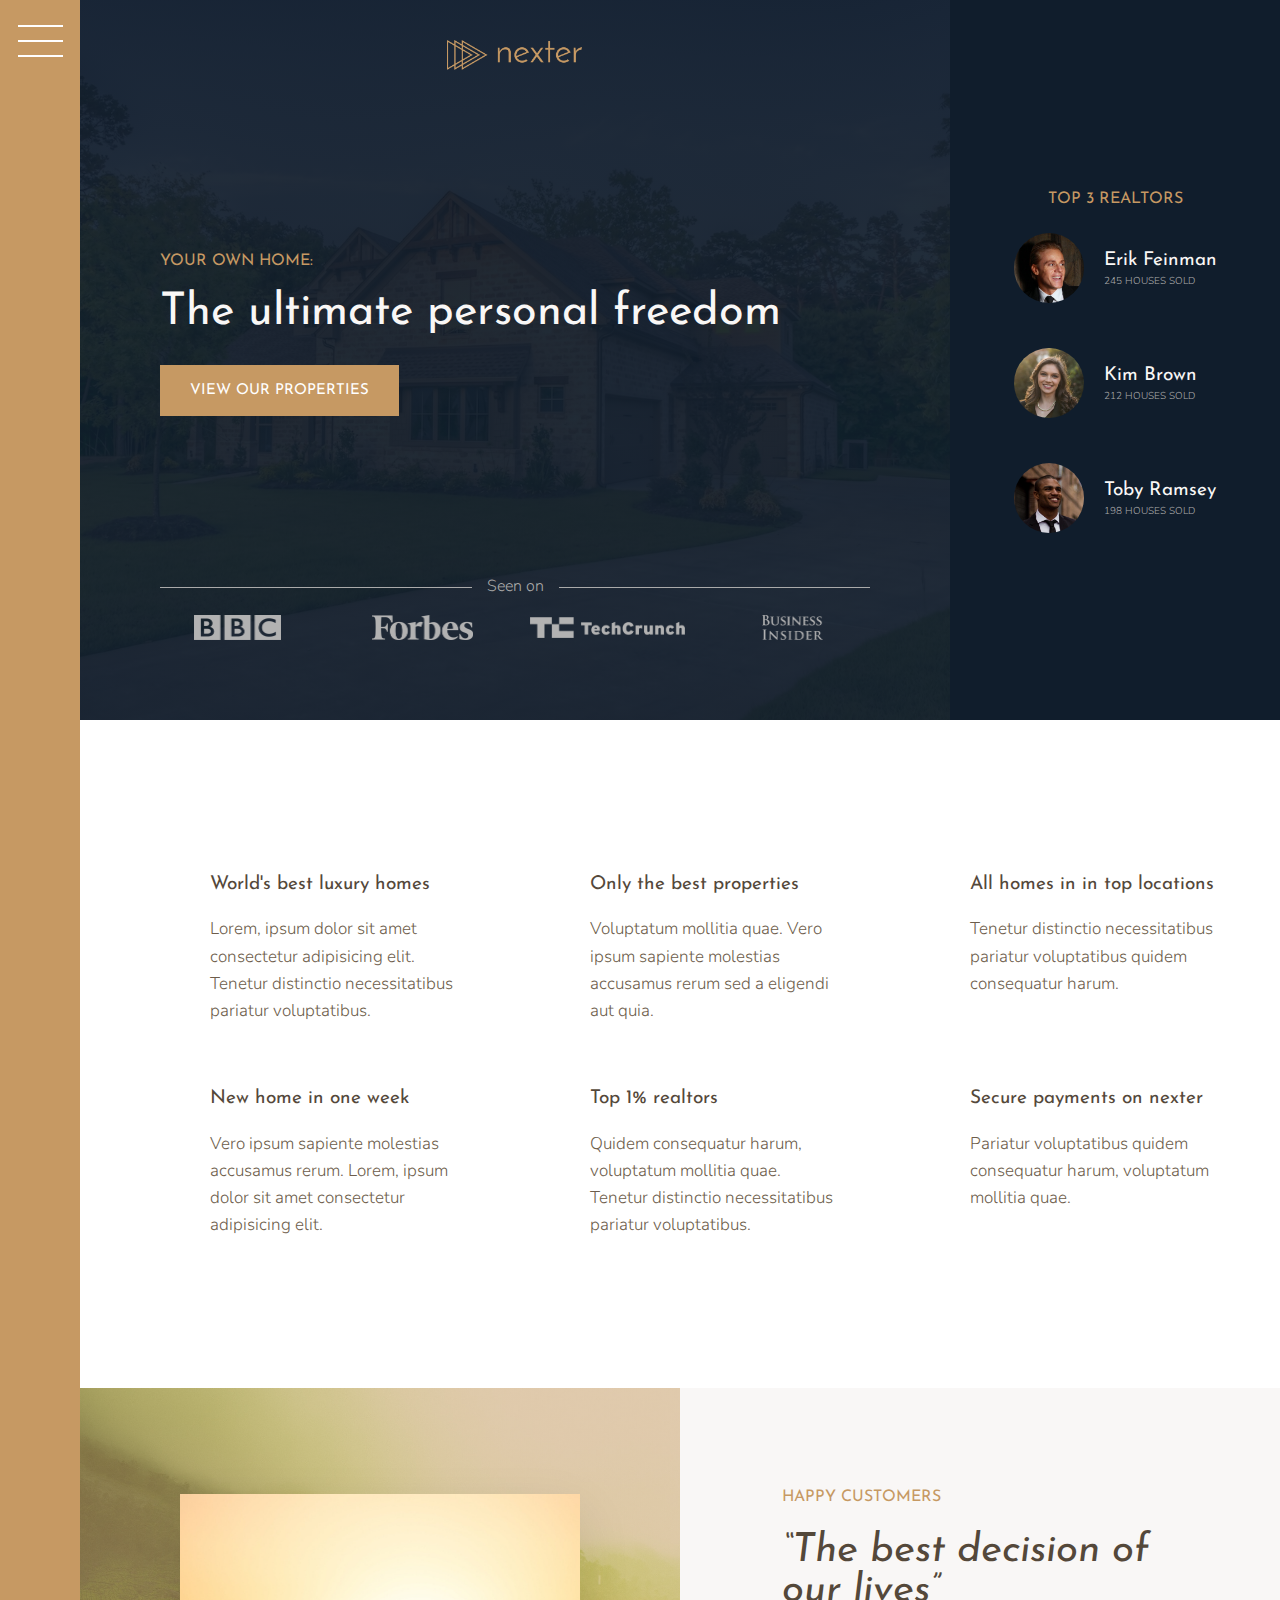
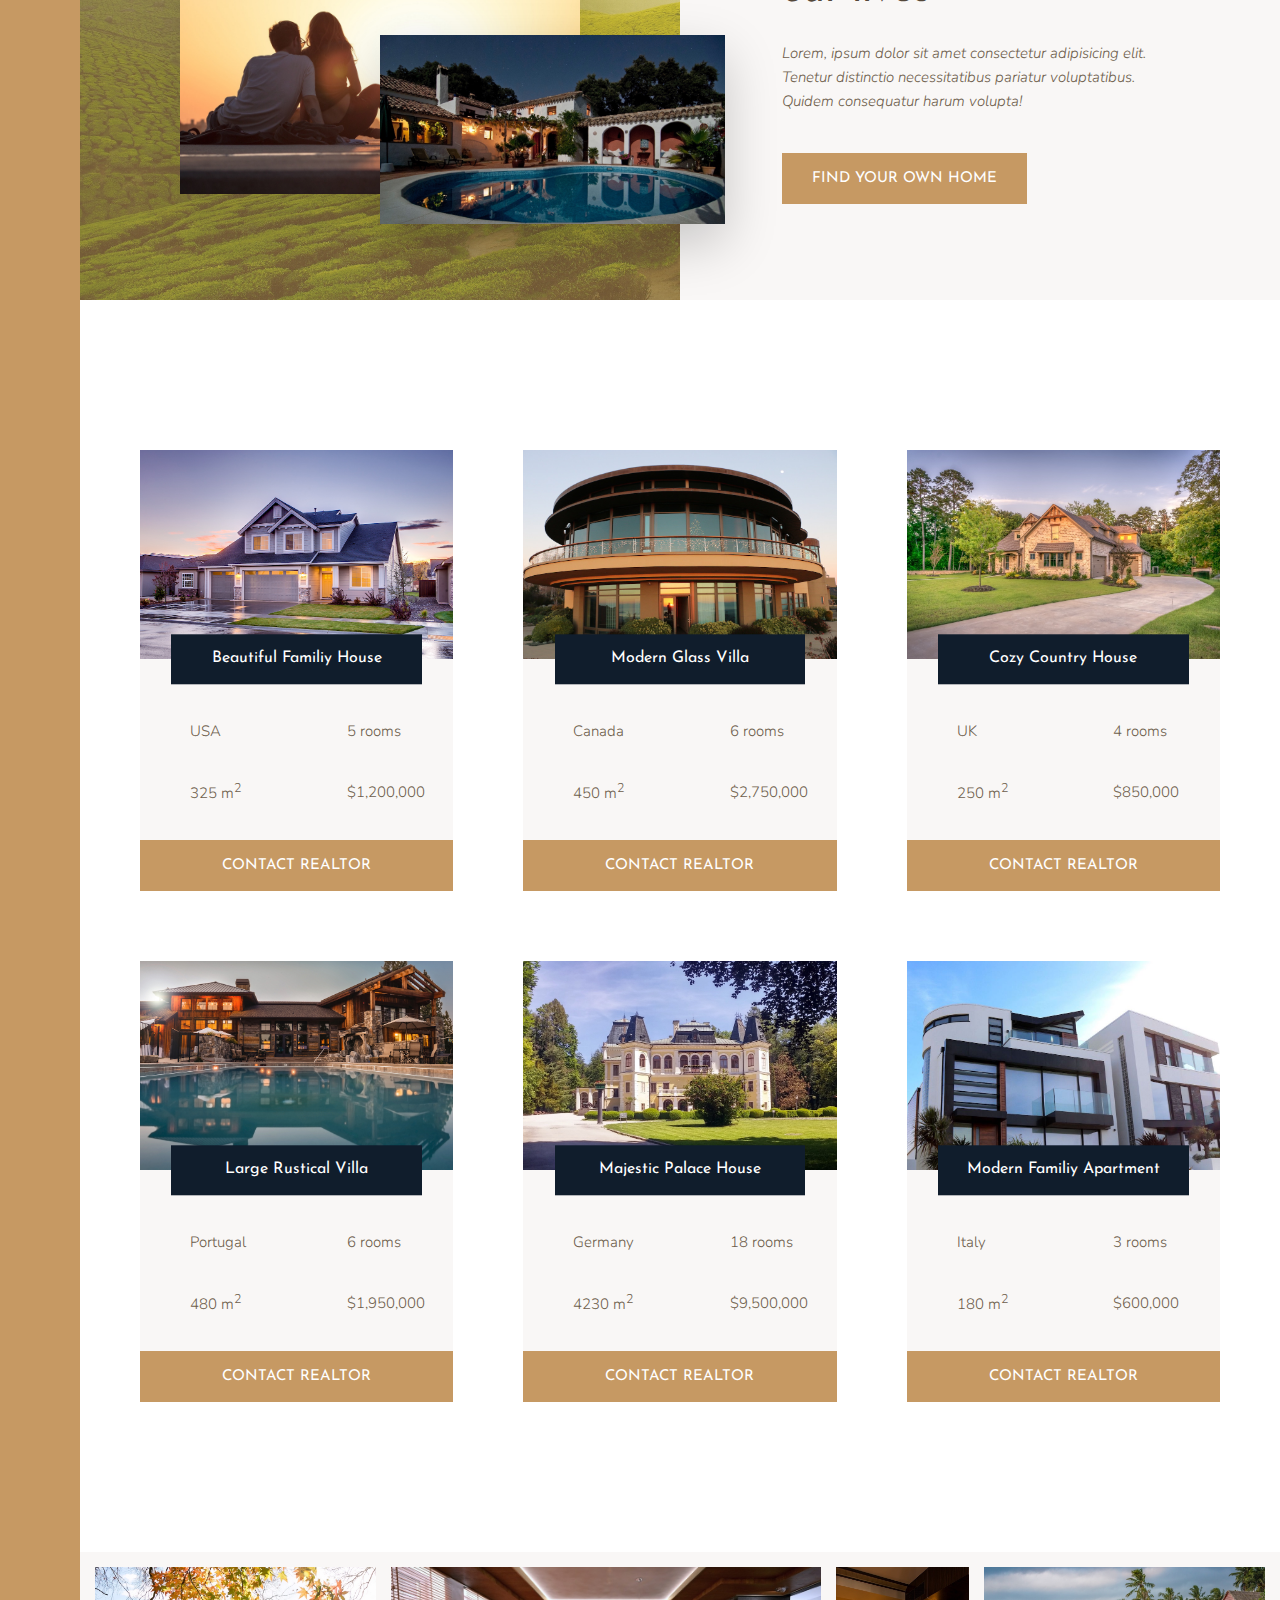
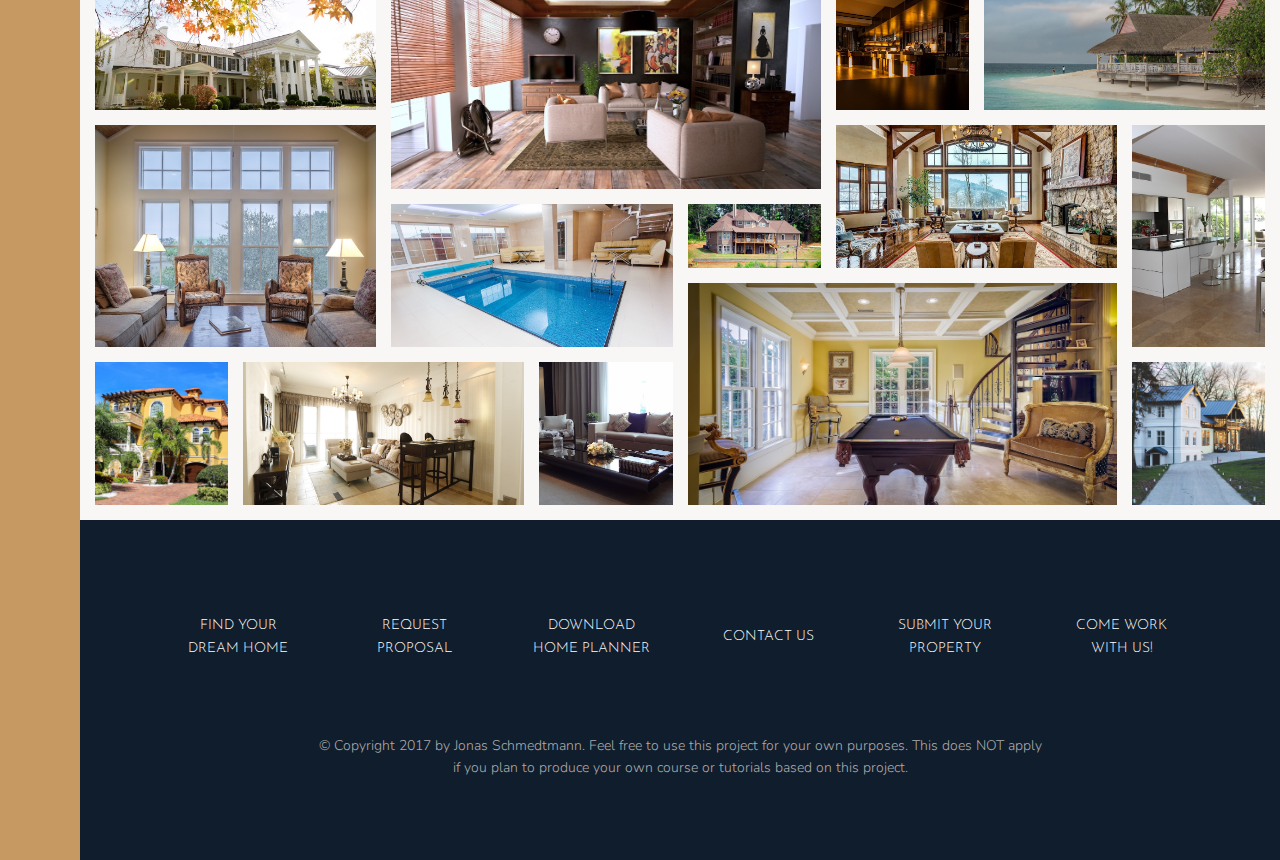
==== docs/index.html @ 92752d82 "The project is migrated to webpack" ====
<!DOCTYPE html><html lang="en"><head><meta charset="UTF-8"><meta name="viewport" content="width=device-width,initial-scale=1"><meta http-equiv="X-UA-Compatible" content="ie=edge"><link href="https://fonts.googleapis.com/css?family=Josefin+Sans:300,400,400i|Nunito:300,300i" rel="stylesheet"><link rel="stylesheet" href="css/style.css"><link rel="shortcut icon" type="image/png" href="images/favicon.png"><title>nexter &mdash; your home, your freedom</title><link rel="icon" type="image/png" sizes="32x32" href="assets/icons-60a963d82b5bd5b32df795062a348a3b/favicon-32x32.png"><link rel="icon" type="image/png" sizes="16x16" href="assets/icons-60a963d82b5bd5b32df795062a348a3b/favicon-16x16.png"><link rel="shortcut icon" href="assets/icons-60a963d82b5bd5b32df795062a348a3b/favicon.ico"><link href="1.style-7e47ca7898.css?7c9ec3d30c68f3ddd977" rel="stylesheet"></head><body class="container"><div class="sidebar"><button class="nav-btn"></button></div><header class="header"><img src="images/logo764685dbee21.png" alt="Nexter logo" class="header__logo"><h3 class="heading-3">Your own home:</h3><h1 class="heading-1">The ultimate personal freedom</h1><button class="btn header__btn">View our properties</button><div class="header__seenon-text">Seen on</div><div class="header__seenon-logos"><img src="images/logo-bbc9bedec4b6c08.png" alt="Seen on logo 1"> <img src="images/logo-forbese5c174a02df2.png" alt="Seen on logo 2"> <img src="images/logo-techcruncha473e3878ca0.png" alt="Seen on logo 3"> <img src="images/logo-biee16c7b8a84a.png" alt="Seen on logo 4"></div></header><div class="realtors"><h3 class="heading-3">Top 3 Realtors</h3><div class="realtors__list"><img src="images/realtor-1406400ead918.jpeg" alt="Realtor 1" class="realtors__img"><div class="realtors__details"><h4 class="heading-4 heading-4--light">Erik Feinman</h4><p class="realtors__sold">245 houses sold</p></div><img src="images/realtor-2c11e84dcdad4.jpeg" alt="Realtor 2" class="realtors__img"><div class="realtors__details"><h4 class="heading-4 heading-4--light">Kim Brown</h4><p class="realtors__sold">212 houses sold</p></div><img src="images/realtor-3af9ff289ef4a.jpeg" alt="Realtor 3" class="realtors__img"><div class="realtors__details"><h4 class="heading-4 heading-4--light">Toby Ramsey</h4><p class="realtors__sold">198 houses sold</p></div></div></div><section class="features"><div class="feature"><svg class="feature__icon"><use xlink:href="images/sprite.svg#icon-global"></use></svg><h4 class="heading-4 heading-4--dark">World's best luxury homes</h4><p class="feature__text">Lorem, ipsum dolor sit amet consectetur adipisicing elit. Tenetur distinctio necessitatibus pariatur voluptatibus.</p></div><div class="feature"><svg class="feature__icon"><use xlink:href="images/sprite.svg#icon-trophy"></use></svg><h4 class="heading-4 heading-4--dark">Only the best properties</h4><p class="feature__text">Voluptatum mollitia quae. Vero ipsum sapiente molestias accusamus rerum sed a eligendi aut quia.</p></div><div class="feature"><svg class="feature__icon"><use xlink:href="images/sprite.svg#icon-map-pin"></use></svg><h4 class="heading-4 heading-4--dark">All homes in in top locations</h4><p class="feature__text">Tenetur distinctio necessitatibus pariatur voluptatibus quidem consequatur harum.</p></div><div class="feature"><svg class="feature__icon"><use xlink:href="images/sprite.svg#icon-key"></use></svg><h4 class="heading-4 heading-4--dark">New home in one week</h4><p class="feature__text">Vero ipsum sapiente molestias accusamus rerum. Lorem, ipsum dolor sit amet consectetur adipisicing elit.</p></div><div class="feature"><svg class="feature__icon"><use xlink:href="images/sprite.svg#icon-presentation"></use></svg><h4 class="heading-4 heading-4--dark">Top 1% realtors</h4><p class="feature__text">Quidem consequatur harum, voluptatum mollitia quae. Tenetur distinctio necessitatibus pariatur voluptatibus.</p></div><div class="feature"><svg class="feature__icon"><use xlink:href="images/sprite.svg#icon-lock"></use></svg><h4 class="heading-4 heading-4--dark">Secure payments on nexter</h4><p class="feature__text">Pariatur voluptatibus quidem consequatur harum, voluptatum mollitia quae.</p></div></section><div class="story__pictures"><img src="images/story-124268b24588b.jpeg" alt="Couple with new house" class="story__img--1"> <img src="images/story-2915f2bd1ebf8.jpeg" alt="New house" class="story__img--2"></div><div class="story__content"><h3 class="heading-3 mb-sm">Happy Customers</h3><h2 class="heading-2 heading-2--dark mb-md">&ldquo;The best decision of our lives&rdquo;</h2><p class="story__text">Lorem, ipsum dolor sit amet consectetur adipisicing elit. Tenetur distinctio necessitatibus pariatur voluptatibus. Quidem consequatur harum volupta!</p><button class="btn">Find your own home</button></div><section class="homes"><div class="home"><img src="images/house-15120ad222b90.jpeg" alt="House 1" class="home__img"> <svg class="home__like"><use xlink:href="images/sprite.svg#icon-heart-full"></use></svg><h5 class="home__name">Beautiful Familiy House</h5><div class="home__location"><svg><use xlink:href="images/sprite.svg#icon-map-pin"></use></svg><p>USA</p></div><div class="home__rooms"><svg><use xlink:href="images/sprite.svg#icon-profile-male"></use></svg><p>5 rooms</p></div><div class="home__area"><svg><use xlink:href="images/sprite.svg#icon-expand"></use></svg><p>325 m<sup>2</sup></p></div><div class="home__price"><svg><use xlink:href="images/sprite.svg#icon-key"></use></svg><p>$1,200,000</p></div><button class="btn home__btn">Contact realtor</button></div><div class="home"><img src="images/house-2ed12ff11bf26.jpeg" alt="House 2" class="home__img"> <svg class="home__like"><use xlink:href="images/sprite.svg#icon-heart-full"></use></svg><h5 class="home__name">Modern Glass Villa</h5><div class="home__location"><svg><use xlink:href="images/sprite.svg#icon-map-pin"></use></svg><p>Canada</p></div><div class="home__rooms"><svg><use xlink:href="images/sprite.svg#icon-profile-male"></use></svg><p>6 rooms</p></div><div class="home__area"><svg><use xlink:href="images/sprite.svg#icon-expand"></use></svg><p>450 m<sup>2</sup></p></div><div class="home__price"><svg><use xlink:href="images/sprite.svg#icon-key"></use></svg><p>$2,750,000</p></div><button class="btn home__btn">Contact realtor</button></div><div class="home"><img src="images/house-3521c065d9e8b.jpeg" alt="House 3" class="home__img"> <svg class="home__like"><use xlink:href="images/sprite.svg#icon-heart-full"></use></svg><h5 class="home__name">Cozy Country House</h5><div class="home__location"><svg><use xlink:href="images/sprite.svg#icon-map-pin"></use></svg><p>UK</p></div><div class="home__rooms"><svg><use xlink:href="images/sprite.svg#icon-profile-male"></use></svg><p>4 rooms</p></div><div class="home__area"><svg><use xlink:href="images/sprite.svg#icon-expand"></use></svg><p>250 m<sup>2</sup></p></div><div class="home__price"><svg><use xlink:href="images/sprite.svg#icon-key"></use></svg><p>$850,000</p></div><button class="btn home__btn">Contact realtor</button></div><div class="home"><img src="images/house-483ee1d1e0e83.jpeg" alt="House 4" class="home__img"> <svg class="home__like"><use xlink:href="images/sprite.svg#icon-heart-full"></use></svg><h5 class="home__name">Large Rustical Villa</h5><div class="home__location"><svg><use xlink:href="images/sprite.svg#icon-map-pin"></use></svg><p>Portugal</p></div><div class="home__rooms"><svg><use xlink:href="images/sprite.svg#icon-profile-male"></use></svg><p>6 rooms</p></div><div class="home__area"><svg><use xlink:href="images/sprite.svg#icon-expand"></use></svg><p>480 m<sup>2</sup></p></div><div class="home__price"><svg><use xlink:href="images/sprite.svg#icon-key"></use></svg><p>$1,950,000</p></div><button class="btn home__btn">Contact realtor</button></div><div class="home"><img src="images/house-5721effb4a9ef.jpeg" alt="House 5" class="home__img"> <svg class="home__like"><use xlink:href="images/sprite.svg#icon-heart-full"></use></svg><h5 class="home__name">Majestic Palace House</h5><div class="home__location"><svg><use xlink:href="images/sprite.svg#icon-map-pin"></use></svg><p>Germany</p></div><div class="home__rooms"><svg><use xlink:href="images/sprite.svg#icon-profile-male"></use></svg><p>18 rooms</p></div><div class="home__area"><svg><use xlink:href="images/sprite.svg#icon-expand"></use></svg><p>4230 m<sup>2</sup></p></div><div class="home__price"><svg><use xlink:href="images/sprite.svg#icon-key"></use></svg><p>$9,500,000</p></div><button class="btn home__btn">Contact realtor</button></div><div class="home"><img src="images/house-6ee021f8ac6eb.jpeg" alt="House 6" class="home__img"> <svg class="home__like"><use xlink:href="images/sprite.svg#icon-heart-full"></use></svg><h5 class="home__name">Modern Familiy Apartment</h5><div class="home__location"><svg><use xlink:href="images/sprite.svg#icon-map-pin"></use></svg><p>Italy</p></div><div class="home__rooms"><svg><use xlink:href="images/sprite.svg#icon-profile-male"></use></svg><p>3 rooms</p></div><div class="home__area"><svg><use xlink:href="images/sprite.svg#icon-expand"></use></svg><p>180 m<sup>2</sup></p></div><div class="home__price"><svg><use xlink:href="images/sprite.svg#icon-key"></use></svg><p>$600,000</p></div><button class="btn home__btn">Contact realtor</button></div></section><section class="gallery"><figure class="gallery__item gallery__item--1"><img src="images/gal-1581fc6ad45a1.jpeg" alt="Gallery image 1" class="gallery__img"></figure><figure class="gallery__item gallery__item--2"><img src="images/gal-2ee7b3ca7ee80.jpeg" alt="Gallery image 2" class="gallery__img"></figure><figure class="gallery__item gallery__item--3"><img src="images/gal-3628f87aeedf5.jpeg" alt="Gallery image 3" class="gallery__img"></figure><figure class="gallery__item gallery__item--4"><img src="images/gal-4c6fff3a13ac9.jpeg" alt="Gallery image 4" class="gallery__img"></figure><figure class="gallery__item gallery__item--5"><img src="images/gal-54114ded407c6.jpeg" alt="Gallery image 5" class="gallery__img"></figure><figure class="gallery__item gallery__item--6"><img src="images/gal-6aa2376b5a04a.jpeg" alt="Gallery image 6" class="gallery__img"></figure><figure class="gallery__item gallery__item--7"><img src="images/gal-76085a127abe2.jpeg" alt="Gallery image 7" class="gallery__img"></figure><figure class="gallery__item gallery__item--8"><img src="images/gal-8f30fbda69d5e.jpeg" alt="Gallery image 8" class="gallery__img"></figure><figure class="gallery__item gallery__item--9"><img src="images/gal-992758fee44f6.jpeg" alt="Gallery image 9" class="gallery__img"></figure><figure class="gallery__item gallery__item--10"><img src="images/gal-109865e700f1cd.jpeg" alt="Gallery image 10" class="gallery__img"></figure><figure class="gallery__item gallery__item--11"><img src="images/gal-115536a90f3836.jpeg" alt="Gallery image 11" class="gallery__img"></figure><figure class="gallery__item gallery__item--12"><img src="images/gal-120709a3b0434b.jpeg" alt="Gallery image 12" class="gallery__img"></figure><figure class="gallery__item gallery__item--13"><img src="images/gal-13b4740c9c0d2c.jpeg" alt="Gallery image 13" class="gallery__img"></figure><figure class="gallery__item gallery__item--14"><img src="images/gal-14486c8880b61f.jpeg" alt="Gallery image 14" class="gallery__img"></figure></section><footer class="footer"><ul class="nav"><li class="nav__item"><a href="#" class="nav__link">Find your dream home</a></li><li class="nav__item"><a href="#" class="nav__link">Request proposal</a></li><li class="nav__item"><a href="#" class="nav__link">Download home planner</a></li><li class="nav__item"><a href="#" class="nav__link">Contact us</a></li><li class="nav__item"><a href="#" class="nav__link">Submit your property</a></li><li class="nav__item"><a href="#" class="nav__link">Come work with us!</a></li></ul><p class="copyright">&copy; Copyright 2017 by Jonas Schmedtmann. Feel free to use this project for your own purposes. This does NOT apply if you plan to produce your own course or tutorials based on this project.</p></footer><script type="text/javascript" src="vendor.bundle.7c9ec3d30c68.js?7c9ec3d30c68f3ddd977"></script><script type="text/javascript" src="app.bundle.7c9ec3d30c68.js?7c9ec3d30c68f3ddd977"></script></body></html>
---- docs/1.style-7e47ca7898.css ----
*,
*::before,
*::after {
  margin: 0;
  padding: 0;
  box-sizing: inherit; }

html {
  box-sizing: border-box;
  font-size: 62.5%; }
  @media only screen and (max-width: 75em) {
    html {
      font-size: 50%; } }

body {
  font-family: "Nunito", sans-serif;
  color: #6D5D4B;
  font-weight: 300;
  line-height: 1.6; }

.container {
  display: grid;
  grid-template-rows: 80vh min-content 40vw repeat(3, min-content);
  grid-template-columns: [sidebar-start] 8rem [sidebar-end full-start] minmax(6rem, 1fr) [center-start] repeat(8, [col-start] minmax(min-content, 14rem) [col-end]) [center-end] minmax(6rem, 1fr) [full-end]; }
  @media only screen and (max-width: 62.5em) {
    .container {
      grid-template-rows: 6rem 80vh min-content 40vw repeat(3, min-content);
      grid-template-columns: [full-start] minmax(6rem, 1fr) [center-start] repeat(8, [col-start] minmax(min-content, 14rem) [col-end]) [center-end] minmax(6rem, 1fr) [full-end]; } }
  @media only screen and (max-width: 50em) {
    .container {
      grid-template-rows: 6rem calc(100vh - 6rem); } }

.heading-1, .heading-2, .heading-3, .heading-4 {
  font-family: "Josefin Sans", sans-serif;
  font-weight: 400; }

.heading-1 {
  font-size: 4.5rem;
  color: #f9f7f6;
  line-height: 1; }

.heading-2 {
  font-size: 4rem;
  font-style: italic;
  line-height: 1; }
  .heading-2--light {
    color: #f9f7f6; }
  .heading-2--dark {
    color: #54483A; }

.heading-3 {
  font-size: 1.6rem;
  color: #c69963;
  text-transform: uppercase; }

.heading-4 {
  font-size: 1.9rem; }
  .heading-4--light {
    color: #f9f7f6; }
  .heading-4--dark {
    color: #54483A; }

.btn {
  background-color: #c69963;
  color: #fff;
  border: none;
  border-radius: 0;
  font-family: "Josefin Sans", sans-serif;
  font-size: 1.5rem;
  text-transform: uppercase;
  padding: 1.8rem 3rem;
  cursor: pointer;
  transition: all .2s; }
  .btn:hover {
    background-color: #B28451; }

.mb-sm {
  margin-bottom: 2rem; }

.mb-md {
  margin-bottom: 3rem; }

.mb-lg {
  margin-bottom: 4rem; }

.mb-hg {
  margin-bottom: 8rem; }

.sidebar {
  background-color: #c69963;
  grid-column: sidebar-start / sidebar-end;
  grid-row: 1 / -1;
  display: flex;
  justify-content: center; }
  @media only screen and (max-width: 62.5em) {
    .sidebar {
      grid-column: 1 / -1;
      grid-row: 1 / 2;
      justify-content: flex-end;
      align-items: center; } }

.nav-btn {
  border: none;
  border-radius: 0;
  background-color: #fff;
  height: 2px;
  width: 4.5rem;
  margin-top: 4rem; }
  .nav-btn::before, .nav-btn::after {
    background-color: #fff;
    height: 2px;
    width: 4.5rem;
    content: "";
    display: block; }
  .nav-btn::before {
    transform: translateY(-1.5rem); }
  .nav-btn::after {
    transform: translateY(1.3rem); }
  @media only screen and (max-width: 62.5em) {
    .nav-btn {
      margin-top: 0;
      margin-right: 3rem; }
      .nav-btn::before {
        transform: translateY(-1.2rem); }
      .nav-btn::after {
        transform: translateY(1rem); } }

.header {
  background-color: #54483A;
  grid-column: full-start / col-end 6;
  background-image: linear-gradient(rgba(16, 29, 44, 0.93), rgba(16, 29, 44, 0.93)), url(images/herod11b666fa6c6.jpeg);
  background-size: cover;
  background-position: center;
  padding: 8rem;
  padding-top: 4rem;
  display: grid;
  grid-template-rows: 1fr min-content minmax(6rem, min-content) 1fr;
  grid-template-columns: minmax(min-content, max-content);
  grid-row-gap: 1.5rem;
  justify-content: center; }
  @media only screen and (max-width: 50em) {
    .header {
      grid-column: 1 / -1; } }
  @media only screen and (max-width: 37.5em) {
    .header {
      padding: 5rem; } }
  .header__logo {
    height: 3rem;
    justify-self: center; }
  .header__btn {
    align-self: start;
    justify-self: start; }
  .header__seenon-text {
    display: grid;
    grid-template-columns: 1fr max-content 1fr;
    grid-column-gap: 1.5rem;
    align-items: center;
    font-size: 1.6rem;
    color: #aaa; }
    .header__seenon-text::before, .header__seenon-text::after {
      content: "";
      height: 1px;
      display: block;
      background-color: currentColor; }
  .header__seenon-logos {
    display: grid;
    grid-template-columns: repeat(4, 1fr);
    grid-column-gap: 3rem;
    justify-items: center;
    align-items: center; }
    .header__seenon-logos img {
      max-height: 2.5rem;
      max-width: 100%;
      filter: brightness(70%); }

.realtors {
  background-color: #101d2c;
  grid-column: col-start 7 / full-end;
  padding: 3rem;
  display: grid;
  align-content: center;
  justify-content: center;
  justify-items: center;
  grid-row-gap: 2rem; }
  @media only screen and (max-width: 50em) {
    .realtors {
      grid-column: 1 / -1; } }
  .realtors__list {
    display: grid;
    grid-template-columns: min-content max-content;
    grid-column-gap: 2rem;
    grid-row-gap: 5vh;
    align-items: center; }
    @media only screen and (max-width: 50em) {
      .realtors__list {
        grid-template-columns: repeat(3, min-content max-content); } }
    @media only screen and (max-width: 37.5em) {
      .realtors__list {
        grid-template-columns: min-content max-content; } }
  .realtors__img {
    width: 7rem;
    border-radius: 50%;
    display: block; }
  .realtors__sold {
    text-transform: uppercase;
    color: #aaa;
    margin-top: -3px; }

.features {
  grid-column: center-start / center-end;
  margin: 15rem 0; }
  @supports (display: grid) {
    .features {
      display: grid;
      grid-template-columns: repeat(auto-fit, minmax(25rem, 1fr));
      grid-gap: 6rem;
      align-items: start; } }

.feature {
  float: left;
  width: 33.3333%;
  margin-bottom: 6rem;
  display: grid;
  grid-template-columns: min-content 1fr;
  grid-row-gap: 1.5rem;
  grid-column-gap: 2.5rem; }
  @supports (display: grid) {
    .feature {
      width: auto;
      margin-bottom: 0; } }
  .feature__icon {
    fill: #c69963;
    width: 4.5rem;
    height: 4.5rem;
    grid-row: 1 / span 2;
    transform: translateY(-1rem); }
  .feature__text {
    font-size: 1.7rem; }

.story__pictures {
  background-color: #c69963;
  grid-column: full-start / col-end 4;
  background-image: linear-gradient(rgba(198, 153, 99, 0.5), rgba(198, 153, 99, 0.5)), url(images/backf250e12628a7.jpg);
  background-size: cover;
  display: grid;
  grid-template-rows: repeat(6, 1fr);
  grid-template-columns: repeat(6, 1fr);
  align-items: center; }
  @media only screen and (max-width: 50em) {
    .story__pictures {
      grid-column: 1 / -1;
      padding: 6rem; } }

.story__img--1 {
  width: 100%;
  grid-row: 2 / 6;
  grid-column: 2 / 6;
  box-shadow: 0 2rem 5rem rgba(0, 0, 0, 0.1); }
  @media only screen and (max-width: 50em) {
    .story__img--1 {
      grid-column: 1 / 5;
      grid-row: 1 / -1; } }

.story__img--2 {
  width: 115%;
  grid-row: 4 / 6;
  grid-column: 4 / 7;
  z-index: 20;
  box-shadow: 0 2rem 5rem rgba(0, 0, 0, 0.2); }
  @media only screen and (max-width: 50em) {
    .story__img--2 {
      grid-row: 1 / -1;
      width: 100%; } }

.story__content {
  background-color: #f9f7f6;
  grid-column: col-start 5 / full-end;
  padding: 6rem 8vw;
  /*
        display: flex;
        flex-direction: column;
        justify-content: center;
        align-items: flex-start;
        */
  display: grid;
  align-content: center;
  justify-items: start; }
  @media only screen and (max-width: 50em) {
    .story__content {
      grid-column: 1 / -1;
      grid-row: 5 / 6; } }

.story__text {
  font-size: 1.5rem;
  font-style: italic;
  margin-bottom: 4rem; }

.homes {
  grid-column: center-start / center-end;
  margin: 15rem 0;
  display: grid;
  grid-template-columns: repeat(auto-fit, minmax(25rem, 1fr));
  grid-gap: 7rem; }

.home {
  background-color: #f9f7f6;
  display: grid;
  grid-template-columns: repeat(2, 1fr);
  grid-row-gap: 3.5rem; }
  .home__img {
    width: 100%;
    grid-row: 1 / 2;
    grid-column: 1 / -1;
    z-index: 1; }
  .home__like {
    grid-row: 1 / 2;
    grid-column: 2 / 3;
    fill: #c69963;
    height: 2.5rem;
    width: 2.5rem;
    z-index: 2;
    justify-self: end;
    margin: 1rem; }
  .home__name {
    grid-row: 1 / 2;
    grid-column: 1 / -1;
    justify-self: center;
    align-self: end;
    z-index: 3;
    width: 80%;
    font-family: "Josefin Sans", sans-serif;
    font-size: 1.6rem;
    text-align: center;
    padding: 1.25rem;
    background-color: #101d2c;
    color: #fff;
    font-weight: 400;
    transform: translateY(50%); }
  .home__location, .home__rooms {
    margin-top: 2.5rem; }
  .home__location, .home__rooms, .home__area, .home__price {
    font-size: 1.5rem;
    margin-left: 2rem;
    display: flex;
    align-items: center; }
    .home__location svg, .home__rooms svg, .home__area svg, .home__price svg {
      fill: #c69963;
      height: 2rem;
      width: 2rem;
      margin-right: 1rem; }
  .home__btn {
    grid-column: 1 / -1; }

.gallery {
  background-color: #f9f7f6;
  grid-column: full-start / full-end;
  display: grid;
  /*grid-template-columns: repeat(8, 1fr);
    grid-template-rows: repeat(7, 5vw);*/
  grid-template: repeat(7, 5vw)/repeat(8, 1fr);
  grid-gap: 1.5rem;
  padding: 1.5rem; }
  .gallery__item--1 {
    grid-row: 1 / span 2;
    grid-column: 1 / span 2; }
  .gallery__item--2 {
    grid-row: 1 / span 3;
    grid-column: 3 / span 3; }
  .gallery__item--3 {
    grid-row: 1 / span 2;
    grid-column: 6 / 7; }
  .gallery__item--4 {
    grid-row: 1 / span 2;
    grid-column: 7 / -1; }
  .gallery__item--5 {
    grid-row: 3 / span 3;
    grid-column: 1 / span 2; }
  .gallery__item--6 {
    grid-row: 4 / span 2;
    grid-column: 3 / span 2; }
  .gallery__item--7 {
    grid-row: 4 / 5;
    grid-column: 5 / 6; }
  .gallery__item--8 {
    grid-row: 3 / span 2;
    grid-column: 6 / span 2; }
  .gallery__item--9 {
    grid-row: 3 / span 3;
    grid-column: 8 / -1; }
  .gallery__item--10 {
    grid-row: 6 / span 2;
    grid-column: 1 / 2; }
  .gallery__item--11 {
    grid-row: 6 / span 2;
    grid-column: 2 / span 2; }
  .gallery__item--12 {
    grid-row: 6 / span 2;
    grid-column: 4 / 5; }
  .gallery__item--13 {
    grid-row: 5 / span 3;
    grid-column: 5 / span 3; }
  .gallery__item--14 {
    grid-row: 6 / span 2;
    grid-column: 8 / -1; }
  .gallery__img {
    width: 100%;
    height: 100%;
    object-fit: cover;
    display: block; }

.footer {
  background-color: #101d2c;
  grid-column: full-start / full-end;
  padding: 8rem; }

.nav {
  list-style: none;
  display: grid;
  grid-template-columns: repeat(auto-fit, minmax(15rem, 1fr));
  grid-gap: 2rem;
  align-items: center; }
  .nav__link:link, .nav__link:visited {
    font-size: 1.4rem;
    color: #fff;
    text-decoration: none;
    font-family: "Josefin Sans", sans-serif;
    text-transform: uppercase;
    text-align: center;
    padding: 1.5rem;
    display: block;
    transition: all .2s; }
  .nav__link:hover, .nav__link:active {
    background-color: rgba(255, 255, 255, 0.05);
    transform: translateY(-3px); }

.copyright {
  font-size: 1.4rem;
  color: #aaa;
  margin-top: 6rem;
  margin-right: auto;
  margin-left: auto;
  text-align: center;
  width: 70%; }


/*# sourceMappingURL=1.style-7e47ca7898.css.map*/
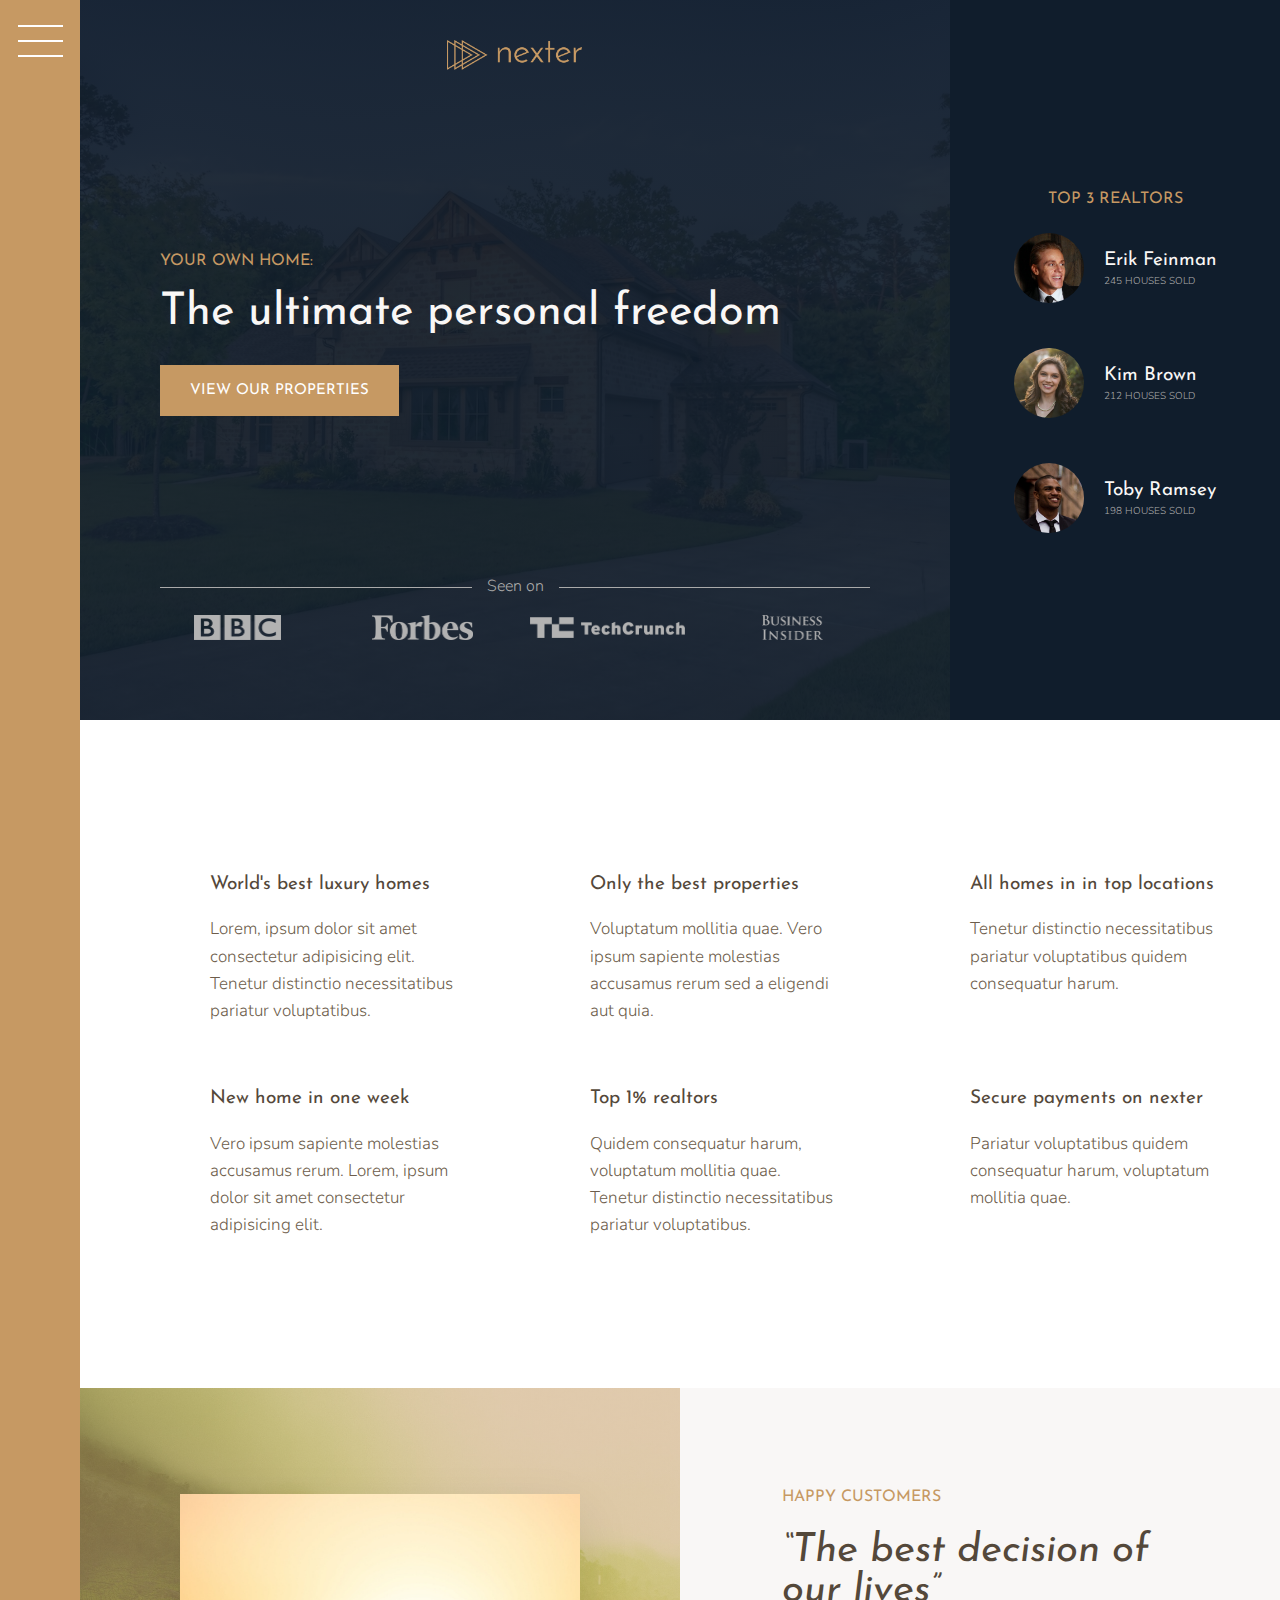
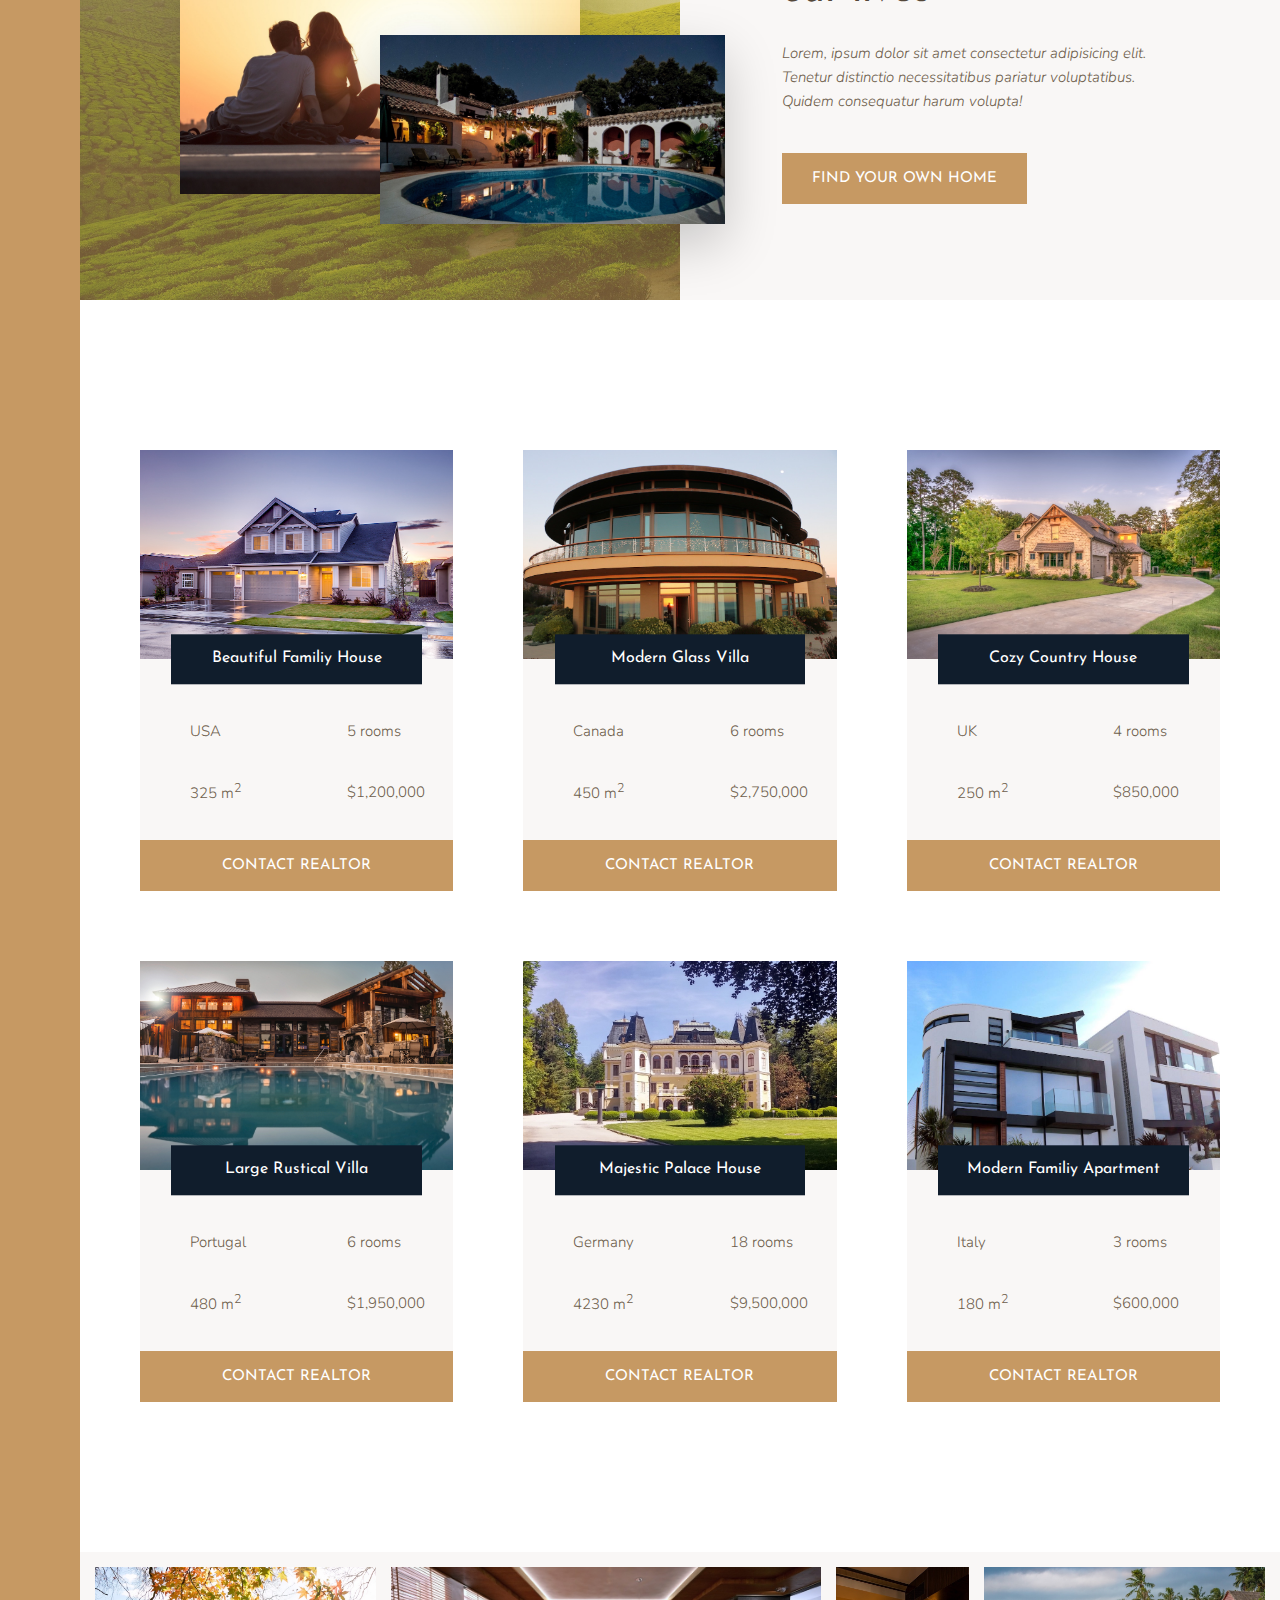
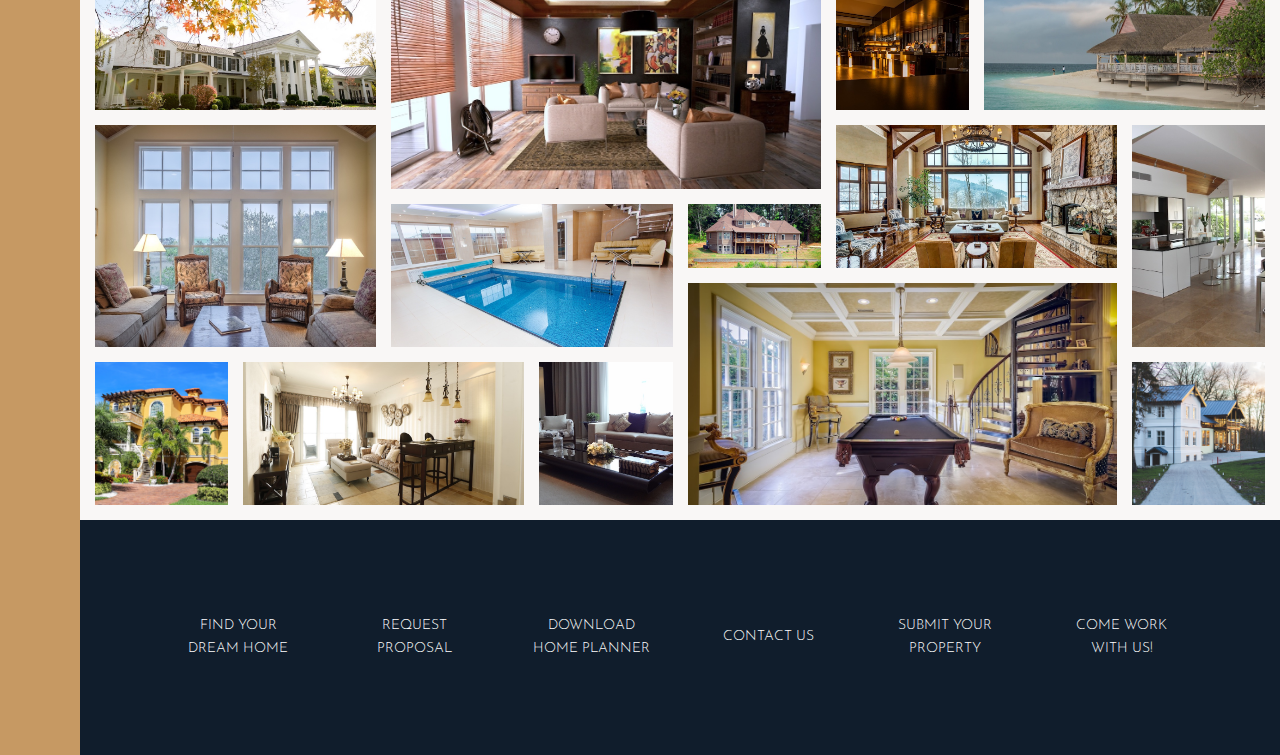
==== commit 0522e4f2: "New build" ====
--- a/docs/index.html
+++ b/docs/index.html
@@ -1 +1 @@
-<!DOCTYPE html><html lang="en"><head><meta charset="UTF-8"><meta name="viewport" content="width=device-width,initial-scale=1"><meta http-equiv="X-UA-Compatible" content="ie=edge"><link href="https://fonts.googleapis.com/css?family=Josefin+Sans:300,400,400i|Nunito:300,300i" rel="stylesheet"><link rel="stylesheet" href="css/style.css"><link rel="shortcut icon" type="image/png" href="images/favicon.png"><title>nexter &mdash; your home, your freedom</title><link rel="icon" type="image/png" sizes="32x32" href="assets/icons-60a963d82b5bd5b32df795062a348a3b/favicon-32x32.png"><link rel="icon" type="image/png" sizes="16x16" href="assets/icons-60a963d82b5bd5b32df795062a348a3b/favicon-16x16.png"><link rel="shortcut icon" href="assets/icons-60a963d82b5bd5b32df795062a348a3b/favicon.ico"><link href="1.style-7e47ca7898.css?7c9ec3d30c68f3ddd977" rel="stylesheet"></head><body class="container"><div class="sidebar"><button class="nav-btn"></button></div><header class="header"><img src="images/logo764685dbee21.png" alt="Nexter logo" class="header__logo"><h3 class="heading-3">Your own home:</h3><h1 class="heading-1">The ultimate personal freedom</h1><button class="btn header__btn">View our properties</button><div class="header__seenon-text">Seen on</div><div class="header__seenon-logos"><img src="images/logo-bbc9bedec4b6c08.png" alt="Seen on logo 1"> <img src="images/logo-forbese5c174a02df2.png" alt="Seen on logo 2"> <img src="images/logo-techcruncha473e3878ca0.png" alt="Seen on logo 3"> <img src="images/logo-biee16c7b8a84a.png" alt="Seen on logo 4"></div></header><div class="realtors"><h3 class="heading-3">Top 3 Realtors</h3><div class="realtors__list"><img src="images/realtor-1406400ead918.jpeg" alt="Realtor 1" class="realtors__img"><div class="realtors__details"><h4 class="heading-4 heading-4--light">Erik Feinman</h4><p class="realtors__sold">245 houses sold</p></div><img src="images/realtor-2c11e84dcdad4.jpeg" alt="Realtor 2" class="realtors__img"><div class="realtors__details"><h4 class="heading-4 heading-4--light">Kim Brown</h4><p class="realtors__sold">212 houses sold</p></div><img src="images/realtor-3af9ff289ef4a.jpeg" alt="Realtor 3" class="realtors__img"><div class="realtors__details"><h4 class="heading-4 heading-4--light">Toby Ramsey</h4><p class="realtors__sold">198 houses sold</p></div></div></div><section class="features"><div class="feature"><svg class="feature__icon"><use xlink:href="images/sprite.svg#icon-global"></use></svg><h4 class="heading-4 heading-4--dark">World's best luxury homes</h4><p class="feature__text">Lorem, ipsum dolor sit amet consectetur adipisicing elit. Tenetur distinctio necessitatibus pariatur voluptatibus.</p></div><div class="feature"><svg class="feature__icon"><use xlink:href="images/sprite.svg#icon-trophy"></use></svg><h4 class="heading-4 heading-4--dark">Only the best properties</h4><p class="feature__text">Voluptatum mollitia quae. Vero ipsum sapiente molestias accusamus rerum sed a eligendi aut quia.</p></div><div class="feature"><svg class="feature__icon"><use xlink:href="images/sprite.svg#icon-map-pin"></use></svg><h4 class="heading-4 heading-4--dark">All homes in in top locations</h4><p class="feature__text">Tenetur distinctio necessitatibus pariatur voluptatibus quidem consequatur harum.</p></div><div class="feature"><svg class="feature__icon"><use xlink:href="images/sprite.svg#icon-key"></use></svg><h4 class="heading-4 heading-4--dark">New home in one week</h4><p class="feature__text">Vero ipsum sapiente molestias accusamus rerum. Lorem, ipsum dolor sit amet consectetur adipisicing elit.</p></div><div class="feature"><svg class="feature__icon"><use xlink:href="images/sprite.svg#icon-presentation"></use></svg><h4 class="heading-4 heading-4--dark">Top 1% realtors</h4><p class="feature__text">Quidem consequatur harum, voluptatum mollitia quae. Tenetur distinctio necessitatibus pariatur voluptatibus.</p></div><div class="feature"><svg class="feature__icon"><use xlink:href="images/sprite.svg#icon-lock"></use></svg><h4 class="heading-4 heading-4--dark">Secure payments on nexter</h4><p class="feature__text">Pariatur voluptatibus quidem consequatur harum, voluptatum mollitia quae.</p></div></section><div class="story__pictures"><img src="images/story-124268b24588b.jpeg" alt="Couple with new house" class="story__img--1"> <img src="images/story-2915f2bd1ebf8.jpeg" alt="New house" class="story__img--2"></div><div class="story__content"><h3 class="heading-3 mb-sm">Happy Customers</h3><h2 class="heading-2 heading-2--dark mb-md">&ldquo;The best decision of our lives&rdquo;</h2><p class="story__text">Lorem, ipsum dolor sit amet consectetur adipisicing elit. Tenetur distinctio necessitatibus pariatur voluptatibus. Quidem consequatur harum volupta!</p><button class="btn">Find your own home</button></div><section class="homes"><div class="home"><img src="images/house-15120ad222b90.jpeg" alt="House 1" class="home__img"> <svg class="home__like"><use xlink:href="images/sprite.svg#icon-heart-full"></use></svg><h5 class="home__name">Beautiful Familiy House</h5><div class="home__location"><svg><use xlink:href="images/sprite.svg#icon-map-pin"></use></svg><p>USA</p></div><div class="home__rooms"><svg><use xlink:href="images/sprite.svg#icon-profile-male"></use></svg><p>5 rooms</p></div><div class="home__area"><svg><use xlink:href="images/sprite.svg#icon-expand"></use></svg><p>325 m<sup>2</sup></p></div><div class="home__price"><svg><use xlink:href="images/sprite.svg#icon-key"></use></svg><p>$1,200,000</p></div><button class="btn home__btn">Contact realtor</button></div><div class="home"><img src="images/house-2ed12ff11bf26.jpeg" alt="House 2" class="home__img"> <svg class="home__like"><use xlink:href="images/sprite.svg#icon-heart-full"></use></svg><h5 class="home__name">Modern Glass Villa</h5><div class="home__location"><svg><use xlink:href="images/sprite.svg#icon-map-pin"></use></svg><p>Canada</p></div><div class="home__rooms"><svg><use xlink:href="images/sprite.svg#icon-profile-male"></use></svg><p>6 rooms</p></div><div class="home__area"><svg><use xlink:href="images/sprite.svg#icon-expand"></use></svg><p>450 m<sup>2</sup></p></div><div class="home__price"><svg><use xlink:href="images/sprite.svg#icon-key"></use></svg><p>$2,750,000</p></div><button class="btn home__btn">Contact realtor</button></div><div class="home"><img src="images/house-3521c065d9e8b.jpeg" alt="House 3" class="home__img"> <svg class="home__like"><use xlink:href="images/sprite.svg#icon-heart-full"></use></svg><h5 class="home__name">Cozy Country House</h5><div class="home__location"><svg><use xlink:href="images/sprite.svg#icon-map-pin"></use></svg><p>UK</p></div><div class="home__rooms"><svg><use xlink:href="images/sprite.svg#icon-profile-male"></use></svg><p>4 rooms</p></div><div class="home__area"><svg><use xlink:href="images/sprite.svg#icon-expand"></use></svg><p>250 m<sup>2</sup></p></div><div class="home__price"><svg><use xlink:href="images/sprite.svg#icon-key"></use></svg><p>$850,000</p></div><button class="btn home__btn">Contact realtor</button></div><div class="home"><img src="images/house-483ee1d1e0e83.jpeg" alt="House 4" class="home__img"> <svg class="home__like"><use xlink:href="images/sprite.svg#icon-heart-full"></use></svg><h5 class="home__name">Large Rustical Villa</h5><div class="home__location"><svg><use xlink:href="images/sprite.svg#icon-map-pin"></use></svg><p>Portugal</p></div><div class="home__rooms"><svg><use xlink:href="images/sprite.svg#icon-profile-male"></use></svg><p>6 rooms</p></div><div class="home__area"><svg><use xlink:href="images/sprite.svg#icon-expand"></use></svg><p>480 m<sup>2</sup></p></div><div class="home__price"><svg><use xlink:href="images/sprite.svg#icon-key"></use></svg><p>$1,950,000</p></div><button class="btn home__btn">Contact realtor</button></div><div class="home"><img src="images/house-5721effb4a9ef.jpeg" alt="House 5" class="home__img"> <svg class="home__like"><use xlink:href="images/sprite.svg#icon-heart-full"></use></svg><h5 class="home__name">Majestic Palace House</h5><div class="home__location"><svg><use xlink:href="images/sprite.svg#icon-map-pin"></use></svg><p>Germany</p></div><div class="home__rooms"><svg><use xlink:href="images/sprite.svg#icon-profile-male"></use></svg><p>18 rooms</p></div><div class="home__area"><svg><use xlink:href="images/sprite.svg#icon-expand"></use></svg><p>4230 m<sup>2</sup></p></div><div class="home__price"><svg><use xlink:href="images/sprite.svg#icon-key"></use></svg><p>$9,500,000</p></div><button class="btn home__btn">Contact realtor</button></div><div class="home"><img src="images/house-6ee021f8ac6eb.jpeg" alt="House 6" class="home__img"> <svg class="home__like"><use xlink:href="images/sprite.svg#icon-heart-full"></use></svg><h5 class="home__name">Modern Familiy Apartment</h5><div class="home__location"><svg><use xlink:href="images/sprite.svg#icon-map-pin"></use></svg><p>Italy</p></div><div class="home__rooms"><svg><use xlink:href="images/sprite.svg#icon-profile-male"></use></svg><p>3 rooms</p></div><div class="home__area"><svg><use xlink:href="images/sprite.svg#icon-expand"></use></svg><p>180 m<sup>2</sup></p></div><div class="home__price"><svg><use xlink:href="images/sprite.svg#icon-key"></use></svg><p>$600,000</p></div><button class="btn home__btn">Contact realtor</button></div></section><section class="gallery"><figure class="gallery__item gallery__item--1"><img src="images/gal-1581fc6ad45a1.jpeg" alt="Gallery image 1" class="gallery__img"></figure><figure class="gallery__item gallery__item--2"><img src="images/gal-2ee7b3ca7ee80.jpeg" alt="Gallery image 2" class="gallery__img"></figure><figure class="gallery__item gallery__item--3"><img src="images/gal-3628f87aeedf5.jpeg" alt="Gallery image 3" class="gallery__img"></figure><figure class="gallery__item gallery__item--4"><img src="images/gal-4c6fff3a13ac9.jpeg" alt="Gallery image 4" class="gallery__img"></figure><figure class="gallery__item gallery__item--5"><img src="images/gal-54114ded407c6.jpeg" alt="Gallery image 5" class="gallery__img"></figure><figure class="gallery__item gallery__item--6"><img src="images/gal-6aa2376b5a04a.jpeg" alt="Gallery image 6" class="gallery__img"></figure><figure class="gallery__item gallery__item--7"><img src="images/gal-76085a127abe2.jpeg" alt="Gallery image 7" class="gallery__img"></figure><figure class="gallery__item gallery__item--8"><img src="images/gal-8f30fbda69d5e.jpeg" alt="Gallery image 8" class="gallery__img"></figure><figure class="gallery__item gallery__item--9"><img src="images/gal-992758fee44f6.jpeg" alt="Gallery image 9" class="gallery__img"></figure><figure class="gallery__item gallery__item--10"><img src="images/gal-109865e700f1cd.jpeg" alt="Gallery image 10" class="gallery__img"></figure><figure class="gallery__item gallery__item--11"><img src="images/gal-115536a90f3836.jpeg" alt="Gallery image 11" class="gallery__img"></figure><figure class="gallery__item gallery__item--12"><img src="images/gal-120709a3b0434b.jpeg" alt="Gallery image 12" class="gallery__img"></figure><figure class="gallery__item gallery__item--13"><img src="images/gal-13b4740c9c0d2c.jpeg" alt="Gallery image 13" class="gallery__img"></figure><figure class="gallery__item gallery__item--14"><img src="images/gal-14486c8880b61f.jpeg" alt="Gallery image 14" class="gallery__img"></figure></section><footer class="footer"><ul class="nav"><li class="nav__item"><a href="#" class="nav__link">Find your dream home</a></li><li class="nav__item"><a href="#" class="nav__link">Request proposal</a></li><li class="nav__item"><a href="#" class="nav__link">Download home planner</a></li><li class="nav__item"><a href="#" class="nav__link">Contact us</a></li><li class="nav__item"><a href="#" class="nav__link">Submit your property</a></li><li class="nav__item"><a href="#" class="nav__link">Come work with us!</a></li></ul><p class="copyright">&copy; Copyright 2017 by Jonas Schmedtmann. Feel free to use this project for your own purposes. This does NOT apply if you plan to produce your own course or tutorials based on this project.</p></footer><script type="text/javascript" src="vendor.bundle.7c9ec3d30c68.js?7c9ec3d30c68f3ddd977"></script><script type="text/javascript" src="app.bundle.7c9ec3d30c68.js?7c9ec3d30c68f3ddd977"></script></body></html>+<!DOCTYPE html><html lang="en"><head><meta charset="UTF-8"><meta name="viewport" content="width=device-width,initial-scale=1"><meta http-equiv="X-UA-Compatible" content="ie=edge"><link href="https://fonts.googleapis.com/css?family=Josefin+Sans:300,400,400i|Nunito:300,300i" rel="stylesheet"><link rel="shortcut icon" type="image/png" href="images/favicon.png"><title>nexter &mdash; your home, your freedom</title><link rel="icon" type="image/png" sizes="32x32" href="assets/icons-60a963d82b5bd5b32df795062a348a3b/favicon-32x32.png"><link rel="icon" type="image/png" sizes="16x16" href="assets/icons-60a963d82b5bd5b32df795062a348a3b/favicon-16x16.png"><link rel="shortcut icon" href="assets/icons-60a963d82b5bd5b32df795062a348a3b/favicon.ico"><link href="1.style-7e47ca7898.css?682dfd35f617a5c065f4" rel="stylesheet"></head><body class="container"><div class="sidebar"><button class="nav-btn"></button></div><header class="header"><img src="images/logo764685dbee21.png" alt="Nexter logo" class="header__logo"><h3 class="heading-3">Your own home:</h3><h1 class="heading-1">The ultimate personal freedom</h1><button class="btn header__btn">View our properties</button><div class="header__seenon-text">Seen on</div><div class="header__seenon-logos"><img src="images/logo-bbc9bedec4b6c08.png" alt="Seen on logo 1"> <img src="images/logo-forbese5c174a02df2.png" alt="Seen on logo 2"> <img src="images/logo-techcruncha473e3878ca0.png" alt="Seen on logo 3"> <img src="images/logo-biee16c7b8a84a.png" alt="Seen on logo 4"></div></header><div class="realtors"><h3 class="heading-3">Top 3 Realtors</h3><div class="realtors__list"><img src="images/realtor-1406400ead918.jpeg" alt="Realtor 1" class="realtors__img"><div class="realtors__details"><h4 class="heading-4 heading-4--light">Erik Feinman</h4><p class="realtors__sold">245 houses sold</p></div><img src="images/realtor-2c11e84dcdad4.jpeg" alt="Realtor 2" class="realtors__img"><div class="realtors__details"><h4 class="heading-4 heading-4--light">Kim Brown</h4><p class="realtors__sold">212 houses sold</p></div><img src="images/realtor-3af9ff289ef4a.jpeg" alt="Realtor 3" class="realtors__img"><div class="realtors__details"><h4 class="heading-4 heading-4--light">Toby Ramsey</h4><p class="realtors__sold">198 houses sold</p></div></div></div><section class="features"><div class="feature"><svg class="feature__icon"><use xlink:href="images/sprite.svg#icon-global"></use></svg><h4 class="heading-4 heading-4--dark">World's best luxury homes</h4><p class="feature__text">Lorem, ipsum dolor sit amet consectetur adipisicing elit. Tenetur distinctio necessitatibus pariatur voluptatibus.</p></div><div class="feature"><svg class="feature__icon"><use xlink:href="images/sprite.svg#icon-trophy"></use></svg><h4 class="heading-4 heading-4--dark">Only the best properties</h4><p class="feature__text">Voluptatum mollitia quae. Vero ipsum sapiente molestias accusamus rerum sed a eligendi aut quia.</p></div><div class="feature"><svg class="feature__icon"><use xlink:href="images/sprite.svg#icon-map-pin"></use></svg><h4 class="heading-4 heading-4--dark">All homes in in top locations</h4><p class="feature__text">Tenetur distinctio necessitatibus pariatur voluptatibus quidem consequatur harum.</p></div><div class="feature"><svg class="feature__icon"><use xlink:href="images/sprite.svg#icon-key"></use></svg><h4 class="heading-4 heading-4--dark">New home in one week</h4><p class="feature__text">Vero ipsum sapiente molestias accusamus rerum. Lorem, ipsum dolor sit amet consectetur adipisicing elit.</p></div><div class="feature"><svg class="feature__icon"><use xlink:href="images/sprite.svg#icon-presentation"></use></svg><h4 class="heading-4 heading-4--dark">Top 1% realtors</h4><p class="feature__text">Quidem consequatur harum, voluptatum mollitia quae. Tenetur distinctio necessitatibus pariatur voluptatibus.</p></div><div class="feature"><svg class="feature__icon"><use xlink:href="images/sprite.svg#icon-lock"></use></svg><h4 class="heading-4 heading-4--dark">Secure payments on nexter</h4><p class="feature__text">Pariatur voluptatibus quidem consequatur harum, voluptatum mollitia quae.</p></div></section><div class="story__pictures"><img src="images/story-124268b24588b.jpeg" alt="Couple with new house" class="story__img--1"> <img src="images/story-2915f2bd1ebf8.jpeg" alt="New house" class="story__img--2"></div><div class="story__content"><h3 class="heading-3 mb-sm">Happy Customers</h3><h2 class="heading-2 heading-2--dark mb-md">&ldquo;The best decision of our lives&rdquo;</h2><p class="story__text">Lorem, ipsum dolor sit amet consectetur adipisicing elit. Tenetur distinctio necessitatibus pariatur voluptatibus. Quidem consequatur harum volupta!</p><button class="btn">Find your own home</button></div><section class="homes"><div class="home"><img src="images/house-15120ad222b90.jpeg" alt="House 1" class="home__img"> <svg class="home__like"><use xlink:href="images/sprite.svg#icon-heart-full"></use></svg><h5 class="home__name">Beautiful Familiy House</h5><div class="home__location"><svg><use xlink:href="images/sprite.svg#icon-map-pin"></use></svg><p>USA</p></div><div class="home__rooms"><svg><use xlink:href="images/sprite.svg#icon-profile-male"></use></svg><p>5 rooms</p></div><div class="home__area"><svg><use xlink:href="images/sprite.svg#icon-expand"></use></svg><p>325 m<sup>2</sup></p></div><div class="home__price"><svg><use xlink:href="images/sprite.svg#icon-key"></use></svg><p>$1,200,000</p></div><button class="btn home__btn">Contact realtor</button></div><div class="home"><img src="images/house-2ed12ff11bf26.jpeg" alt="House 2" class="home__img"> <svg class="home__like"><use xlink:href="images/sprite.svg#icon-heart-full"></use></svg><h5 class="home__name">Modern Glass Villa</h5><div class="home__location"><svg><use xlink:href="images/sprite.svg#icon-map-pin"></use></svg><p>Canada</p></div><div class="home__rooms"><svg><use xlink:href="images/sprite.svg#icon-profile-male"></use></svg><p>6 rooms</p></div><div class="home__area"><svg><use xlink:href="images/sprite.svg#icon-expand"></use></svg><p>450 m<sup>2</sup></p></div><div class="home__price"><svg><use xlink:href="images/sprite.svg#icon-key"></use></svg><p>$2,750,000</p></div><button class="btn home__btn">Contact realtor</button></div><div class="home"><img src="images/house-3521c065d9e8b.jpeg" alt="House 3" class="home__img"> <svg class="home__like"><use xlink:href="images/sprite.svg#icon-heart-full"></use></svg><h5 class="home__name">Cozy Country House</h5><div class="home__location"><svg><use xlink:href="images/sprite.svg#icon-map-pin"></use></svg><p>UK</p></div><div class="home__rooms"><svg><use xlink:href="images/sprite.svg#icon-profile-male"></use></svg><p>4 rooms</p></div><div class="home__area"><svg><use xlink:href="images/sprite.svg#icon-expand"></use></svg><p>250 m<sup>2</sup></p></div><div class="home__price"><svg><use xlink:href="images/sprite.svg#icon-key"></use></svg><p>$850,000</p></div><button class="btn home__btn">Contact realtor</button></div><div class="home"><img src="images/house-483ee1d1e0e83.jpeg" alt="House 4" class="home__img"> <svg class="home__like"><use xlink:href="images/sprite.svg#icon-heart-full"></use></svg><h5 class="home__name">Large Rustical Villa</h5><div class="home__location"><svg><use xlink:href="images/sprite.svg#icon-map-pin"></use></svg><p>Portugal</p></div><div class="home__rooms"><svg><use xlink:href="images/sprite.svg#icon-profile-male"></use></svg><p>6 rooms</p></div><div class="home__area"><svg><use xlink:href="images/sprite.svg#icon-expand"></use></svg><p>480 m<sup>2</sup></p></div><div class="home__price"><svg><use xlink:href="images/sprite.svg#icon-key"></use></svg><p>$1,950,000</p></div><button class="btn home__btn">Contact realtor</button></div><div class="home"><img src="images/house-5721effb4a9ef.jpeg" alt="House 5" class="home__img"> <svg class="home__like"><use xlink:href="images/sprite.svg#icon-heart-full"></use></svg><h5 class="home__name">Majestic Palace House</h5><div class="home__location"><svg><use xlink:href="images/sprite.svg#icon-map-pin"></use></svg><p>Germany</p></div><div class="home__rooms"><svg><use xlink:href="images/sprite.svg#icon-profile-male"></use></svg><p>18 rooms</p></div><div class="home__area"><svg><use xlink:href="images/sprite.svg#icon-expand"></use></svg><p>4230 m<sup>2</sup></p></div><div class="home__price"><svg><use xlink:href="images/sprite.svg#icon-key"></use></svg><p>$9,500,000</p></div><button class="btn home__btn">Contact realtor</button></div><div class="home"><img src="images/house-6ee021f8ac6eb.jpeg" alt="House 6" class="home__img"> <svg class="home__like"><use xlink:href="images/sprite.svg#icon-heart-full"></use></svg><h5 class="home__name">Modern Familiy Apartment</h5><div class="home__location"><svg><use xlink:href="images/sprite.svg#icon-map-pin"></use></svg><p>Italy</p></div><div class="home__rooms"><svg><use xlink:href="images/sprite.svg#icon-profile-male"></use></svg><p>3 rooms</p></div><div class="home__area"><svg><use xlink:href="images/sprite.svg#icon-expand"></use></svg><p>180 m<sup>2</sup></p></div><div class="home__price"><svg><use xlink:href="images/sprite.svg#icon-key"></use></svg><p>$600,000</p></div><button class="btn home__btn">Contact realtor</button></div></section><section class="gallery"><figure class="gallery__item gallery__item--1"><img src="images/gal-1581fc6ad45a1.jpeg" alt="Gallery image 1" class="gallery__img"></figure><figure class="gallery__item gallery__item--2"><img src="images/gal-2ee7b3ca7ee80.jpeg" alt="Gallery image 2" class="gallery__img"></figure><figure class="gallery__item gallery__item--3"><img src="images/gal-3628f87aeedf5.jpeg" alt="Gallery image 3" class="gallery__img"></figure><figure class="gallery__item gallery__item--4"><img src="images/gal-4c6fff3a13ac9.jpeg" alt="Gallery image 4" class="gallery__img"></figure><figure class="gallery__item gallery__item--5"><img src="images/gal-54114ded407c6.jpeg" alt="Gallery image 5" class="gallery__img"></figure><figure class="gallery__item gallery__item--6"><img src="images/gal-6aa2376b5a04a.jpeg" alt="Gallery image 6" class="gallery__img"></figure><figure class="gallery__item gallery__item--7"><img src="images/gal-76085a127abe2.jpeg" alt="Gallery image 7" class="gallery__img"></figure><figure class="gallery__item gallery__item--8"><img src="images/gal-8f30fbda69d5e.jpeg" alt="Gallery image 8" class="gallery__img"></figure><figure class="gallery__item gallery__item--9"><img src="images/gal-992758fee44f6.jpeg" alt="Gallery image 9" class="gallery__img"></figure><figure class="gallery__item gallery__item--10"><img src="images/gal-109865e700f1cd.jpeg" alt="Gallery image 10" class="gallery__img"></figure><figure class="gallery__item gallery__item--11"><img src="images/gal-115536a90f3836.jpeg" alt="Gallery image 11" class="gallery__img"></figure><figure class="gallery__item gallery__item--12"><img src="images/gal-120709a3b0434b.jpeg" alt="Gallery image 12" class="gallery__img"></figure><figure class="gallery__item gallery__item--13"><img src="images/gal-13b4740c9c0d2c.jpeg" alt="Gallery image 13" class="gallery__img"></figure><figure class="gallery__item gallery__item--14"><img src="images/gal-14486c8880b61f.jpeg" alt="Gallery image 14" class="gallery__img"></figure></section><footer class="footer"><ul class="nav"><li class="nav__item"><a href="#" class="nav__link">Find your dream home</a></li><li class="nav__item"><a href="#" class="nav__link">Request proposal</a></li><li class="nav__item"><a href="#" class="nav__link">Download home planner</a></li><li class="nav__item"><a href="#" class="nav__link">Contact us</a></li><li class="nav__item"><a href="#" class="nav__link">Submit your property</a></li><li class="nav__item"><a href="#" class="nav__link">Come work with us!</a></li></ul></footer><script type="text/javascript" src="vendor.bundle.682dfd35f617.js?682dfd35f617a5c065f4"></script><script type="text/javascript" src="app.bundle.682dfd35f617.js?682dfd35f617a5c065f4"></script></body></html>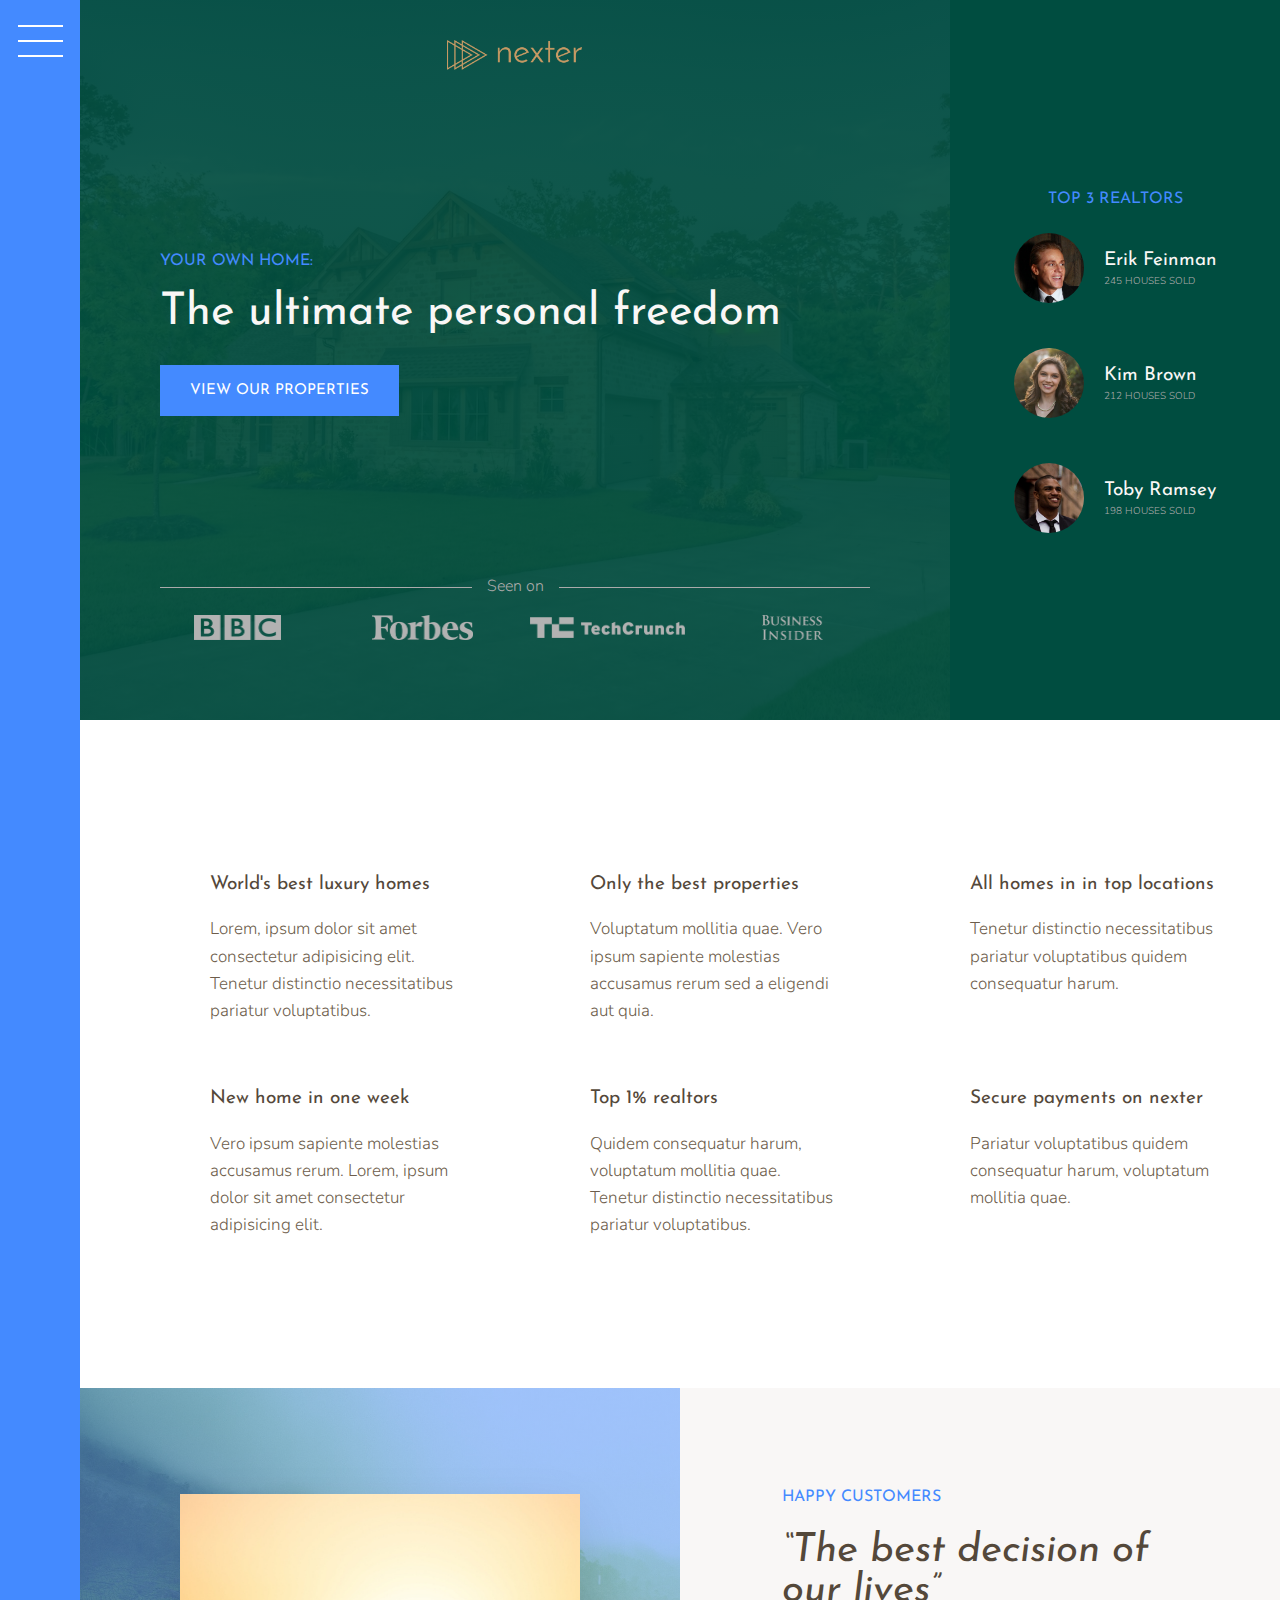
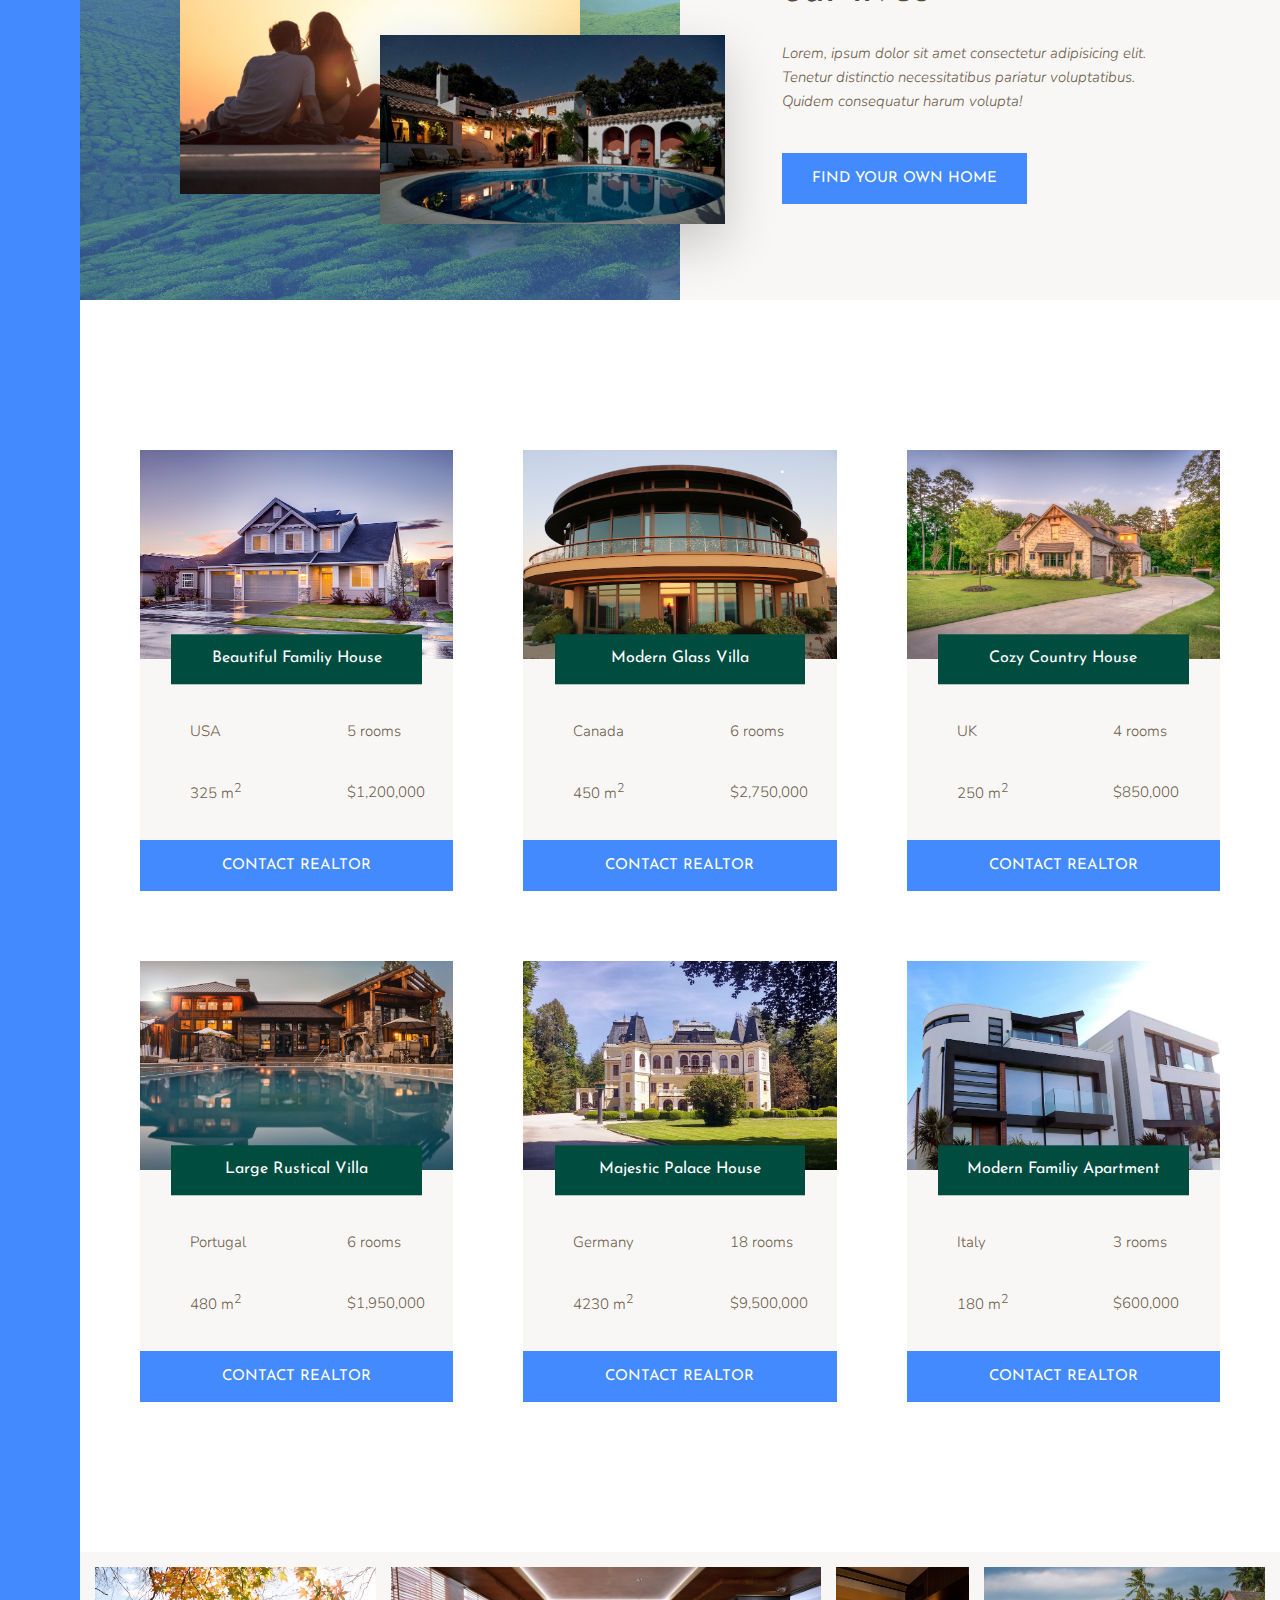
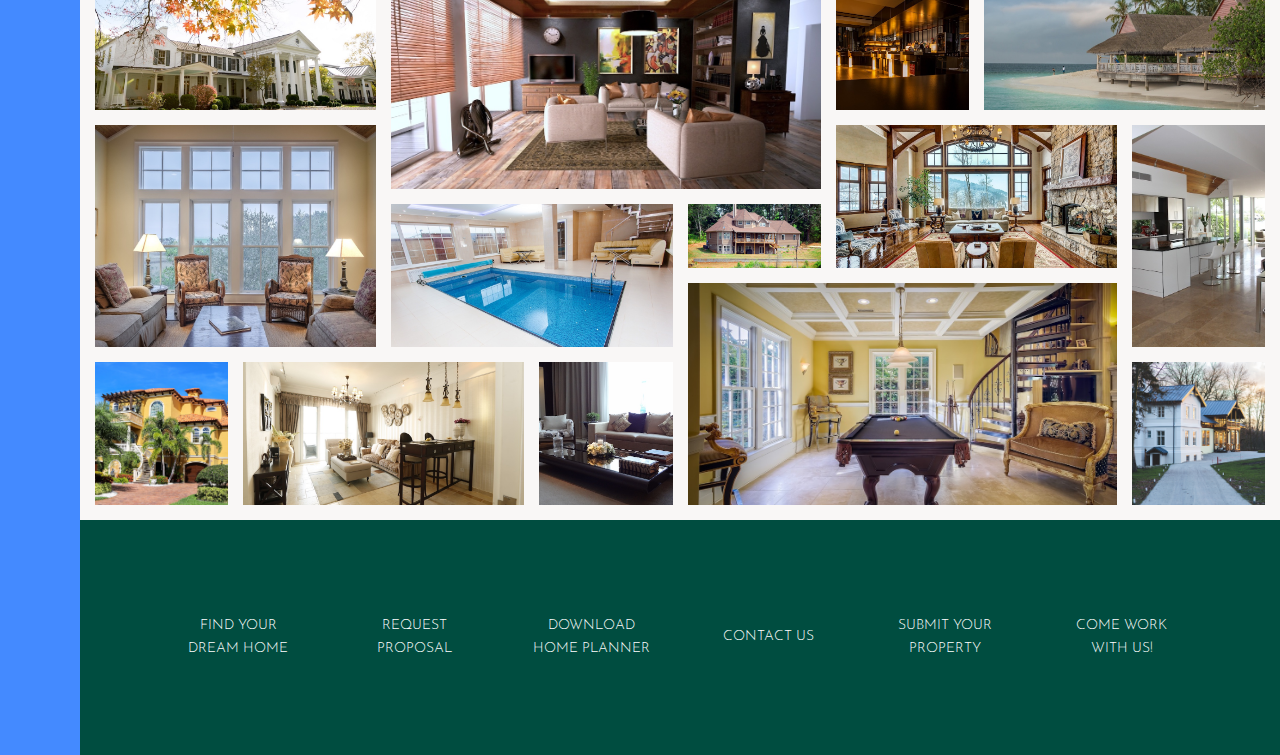
==== commit 9ef1d2ae: "New build" ====
--- a/docs/index.html
+++ b/docs/index.html
@@ -1 +1 @@
-<!DOCTYPE html><html lang="en"><head><meta charset="UTF-8"><meta name="viewport" content="width=device-width,initial-scale=1"><meta http-equiv="X-UA-Compatible" content="ie=edge"><link href="https://fonts.googleapis.com/css?family=Josefin+Sans:300,400,400i|Nunito:300,300i" rel="stylesheet"><link rel="shortcut icon" type="image/png" href="images/favicon.png"><title>nexter &mdash; your home, your freedom</title><link rel="icon" type="image/png" sizes="32x32" href="assets/icons-60a963d82b5bd5b32df795062a348a3b/favicon-32x32.png"><link rel="icon" type="image/png" sizes="16x16" href="assets/icons-60a963d82b5bd5b32df795062a348a3b/favicon-16x16.png"><link rel="shortcut icon" href="assets/icons-60a963d82b5bd5b32df795062a348a3b/favicon.ico"><link href="1.style-7e47ca7898.css?682dfd35f617a5c065f4" rel="stylesheet"></head><body class="container"><div class="sidebar"><button class="nav-btn"></button></div><header class="header"><img src="images/logo764685dbee21.png" alt="Nexter logo" class="header__logo"><h3 class="heading-3">Your own home:</h3><h1 class="heading-1">The ultimate personal freedom</h1><button class="btn header__btn">View our properties</button><div class="header__seenon-text">Seen on</div><div class="header__seenon-logos"><img src="images/logo-bbc9bedec4b6c08.png" alt="Seen on logo 1"> <img src="images/logo-forbese5c174a02df2.png" alt="Seen on logo 2"> <img src="images/logo-techcruncha473e3878ca0.png" alt="Seen on logo 3"> <img src="images/logo-biee16c7b8a84a.png" alt="Seen on logo 4"></div></header><div class="realtors"><h3 class="heading-3">Top 3 Realtors</h3><div class="realtors__list"><img src="images/realtor-1406400ead918.jpeg" alt="Realtor 1" class="realtors__img"><div class="realtors__details"><h4 class="heading-4 heading-4--light">Erik Feinman</h4><p class="realtors__sold">245 houses sold</p></div><img src="images/realtor-2c11e84dcdad4.jpeg" alt="Realtor 2" class="realtors__img"><div class="realtors__details"><h4 class="heading-4 heading-4--light">Kim Brown</h4><p class="realtors__sold">212 houses sold</p></div><img src="images/realtor-3af9ff289ef4a.jpeg" alt="Realtor 3" class="realtors__img"><div class="realtors__details"><h4 class="heading-4 heading-4--light">Toby Ramsey</h4><p class="realtors__sold">198 houses sold</p></div></div></div><section class="features"><div class="feature"><svg class="feature__icon"><use xlink:href="images/sprite.svg#icon-global"></use></svg><h4 class="heading-4 heading-4--dark">World's best luxury homes</h4><p class="feature__text">Lorem, ipsum dolor sit amet consectetur adipisicing elit. Tenetur distinctio necessitatibus pariatur voluptatibus.</p></div><div class="feature"><svg class="feature__icon"><use xlink:href="images/sprite.svg#icon-trophy"></use></svg><h4 class="heading-4 heading-4--dark">Only the best properties</h4><p class="feature__text">Voluptatum mollitia quae. Vero ipsum sapiente molestias accusamus rerum sed a eligendi aut quia.</p></div><div class="feature"><svg class="feature__icon"><use xlink:href="images/sprite.svg#icon-map-pin"></use></svg><h4 class="heading-4 heading-4--dark">All homes in in top locations</h4><p class="feature__text">Tenetur distinctio necessitatibus pariatur voluptatibus quidem consequatur harum.</p></div><div class="feature"><svg class="feature__icon"><use xlink:href="images/sprite.svg#icon-key"></use></svg><h4 class="heading-4 heading-4--dark">New home in one week</h4><p class="feature__text">Vero ipsum sapiente molestias accusamus rerum. Lorem, ipsum dolor sit amet consectetur adipisicing elit.</p></div><div class="feature"><svg class="feature__icon"><use xlink:href="images/sprite.svg#icon-presentation"></use></svg><h4 class="heading-4 heading-4--dark">Top 1% realtors</h4><p class="feature__text">Quidem consequatur harum, voluptatum mollitia quae. Tenetur distinctio necessitatibus pariatur voluptatibus.</p></div><div class="feature"><svg class="feature__icon"><use xlink:href="images/sprite.svg#icon-lock"></use></svg><h4 class="heading-4 heading-4--dark">Secure payments on nexter</h4><p class="feature__text">Pariatur voluptatibus quidem consequatur harum, voluptatum mollitia quae.</p></div></section><div class="story__pictures"><img src="images/story-124268b24588b.jpeg" alt="Couple with new house" class="story__img--1"> <img src="images/story-2915f2bd1ebf8.jpeg" alt="New house" class="story__img--2"></div><div class="story__content"><h3 class="heading-3 mb-sm">Happy Customers</h3><h2 class="heading-2 heading-2--dark mb-md">&ldquo;The best decision of our lives&rdquo;</h2><p class="story__text">Lorem, ipsum dolor sit amet consectetur adipisicing elit. Tenetur distinctio necessitatibus pariatur voluptatibus. Quidem consequatur harum volupta!</p><button class="btn">Find your own home</button></div><section class="homes"><div class="home"><img src="images/house-15120ad222b90.jpeg" alt="House 1" class="home__img"> <svg class="home__like"><use xlink:href="images/sprite.svg#icon-heart-full"></use></svg><h5 class="home__name">Beautiful Familiy House</h5><div class="home__location"><svg><use xlink:href="images/sprite.svg#icon-map-pin"></use></svg><p>USA</p></div><div class="home__rooms"><svg><use xlink:href="images/sprite.svg#icon-profile-male"></use></svg><p>5 rooms</p></div><div class="home__area"><svg><use xlink:href="images/sprite.svg#icon-expand"></use></svg><p>325 m<sup>2</sup></p></div><div class="home__price"><svg><use xlink:href="images/sprite.svg#icon-key"></use></svg><p>$1,200,000</p></div><button class="btn home__btn">Contact realtor</button></div><div class="home"><img src="images/house-2ed12ff11bf26.jpeg" alt="House 2" class="home__img"> <svg class="home__like"><use xlink:href="images/sprite.svg#icon-heart-full"></use></svg><h5 class="home__name">Modern Glass Villa</h5><div class="home__location"><svg><use xlink:href="images/sprite.svg#icon-map-pin"></use></svg><p>Canada</p></div><div class="home__rooms"><svg><use xlink:href="images/sprite.svg#icon-profile-male"></use></svg><p>6 rooms</p></div><div class="home__area"><svg><use xlink:href="images/sprite.svg#icon-expand"></use></svg><p>450 m<sup>2</sup></p></div><div class="home__price"><svg><use xlink:href="images/sprite.svg#icon-key"></use></svg><p>$2,750,000</p></div><button class="btn home__btn">Contact realtor</button></div><div class="home"><img src="images/house-3521c065d9e8b.jpeg" alt="House 3" class="home__img"> <svg class="home__like"><use xlink:href="images/sprite.svg#icon-heart-full"></use></svg><h5 class="home__name">Cozy Country House</h5><div class="home__location"><svg><use xlink:href="images/sprite.svg#icon-map-pin"></use></svg><p>UK</p></div><div class="home__rooms"><svg><use xlink:href="images/sprite.svg#icon-profile-male"></use></svg><p>4 rooms</p></div><div class="home__area"><svg><use xlink:href="images/sprite.svg#icon-expand"></use></svg><p>250 m<sup>2</sup></p></div><div class="home__price"><svg><use xlink:href="images/sprite.svg#icon-key"></use></svg><p>$850,000</p></div><button class="btn home__btn">Contact realtor</button></div><div class="home"><img src="images/house-483ee1d1e0e83.jpeg" alt="House 4" class="home__img"> <svg class="home__like"><use xlink:href="images/sprite.svg#icon-heart-full"></use></svg><h5 class="home__name">Large Rustical Villa</h5><div class="home__location"><svg><use xlink:href="images/sprite.svg#icon-map-pin"></use></svg><p>Portugal</p></div><div class="home__rooms"><svg><use xlink:href="images/sprite.svg#icon-profile-male"></use></svg><p>6 rooms</p></div><div class="home__area"><svg><use xlink:href="images/sprite.svg#icon-expand"></use></svg><p>480 m<sup>2</sup></p></div><div class="home__price"><svg><use xlink:href="images/sprite.svg#icon-key"></use></svg><p>$1,950,000</p></div><button class="btn home__btn">Contact realtor</button></div><div class="home"><img src="images/house-5721effb4a9ef.jpeg" alt="House 5" class="home__img"> <svg class="home__like"><use xlink:href="images/sprite.svg#icon-heart-full"></use></svg><h5 class="home__name">Majestic Palace House</h5><div class="home__location"><svg><use xlink:href="images/sprite.svg#icon-map-pin"></use></svg><p>Germany</p></div><div class="home__rooms"><svg><use xlink:href="images/sprite.svg#icon-profile-male"></use></svg><p>18 rooms</p></div><div class="home__area"><svg><use xlink:href="images/sprite.svg#icon-expand"></use></svg><p>4230 m<sup>2</sup></p></div><div class="home__price"><svg><use xlink:href="images/sprite.svg#icon-key"></use></svg><p>$9,500,000</p></div><button class="btn home__btn">Contact realtor</button></div><div class="home"><img src="images/house-6ee021f8ac6eb.jpeg" alt="House 6" class="home__img"> <svg class="home__like"><use xlink:href="images/sprite.svg#icon-heart-full"></use></svg><h5 class="home__name">Modern Familiy Apartment</h5><div class="home__location"><svg><use xlink:href="images/sprite.svg#icon-map-pin"></use></svg><p>Italy</p></div><div class="home__rooms"><svg><use xlink:href="images/sprite.svg#icon-profile-male"></use></svg><p>3 rooms</p></div><div class="home__area"><svg><use xlink:href="images/sprite.svg#icon-expand"></use></svg><p>180 m<sup>2</sup></p></div><div class="home__price"><svg><use xlink:href="images/sprite.svg#icon-key"></use></svg><p>$600,000</p></div><button class="btn home__btn">Contact realtor</button></div></section><section class="gallery"><figure class="gallery__item gallery__item--1"><img src="images/gal-1581fc6ad45a1.jpeg" alt="Gallery image 1" class="gallery__img"></figure><figure class="gallery__item gallery__item--2"><img src="images/gal-2ee7b3ca7ee80.jpeg" alt="Gallery image 2" class="gallery__img"></figure><figure class="gallery__item gallery__item--3"><img src="images/gal-3628f87aeedf5.jpeg" alt="Gallery image 3" class="gallery__img"></figure><figure class="gallery__item gallery__item--4"><img src="images/gal-4c6fff3a13ac9.jpeg" alt="Gallery image 4" class="gallery__img"></figure><figure class="gallery__item gallery__item--5"><img src="images/gal-54114ded407c6.jpeg" alt="Gallery image 5" class="gallery__img"></figure><figure class="gallery__item gallery__item--6"><img src="images/gal-6aa2376b5a04a.jpeg" alt="Gallery image 6" class="gallery__img"></figure><figure class="gallery__item gallery__item--7"><img src="images/gal-76085a127abe2.jpeg" alt="Gallery image 7" class="gallery__img"></figure><figure class="gallery__item gallery__item--8"><img src="images/gal-8f30fbda69d5e.jpeg" alt="Gallery image 8" class="gallery__img"></figure><figure class="gallery__item gallery__item--9"><img src="images/gal-992758fee44f6.jpeg" alt="Gallery image 9" class="gallery__img"></figure><figure class="gallery__item gallery__item--10"><img src="images/gal-109865e700f1cd.jpeg" alt="Gallery image 10" class="gallery__img"></figure><figure class="gallery__item gallery__item--11"><img src="images/gal-115536a90f3836.jpeg" alt="Gallery image 11" class="gallery__img"></figure><figure class="gallery__item gallery__item--12"><img src="images/gal-120709a3b0434b.jpeg" alt="Gallery image 12" class="gallery__img"></figure><figure class="gallery__item gallery__item--13"><img src="images/gal-13b4740c9c0d2c.jpeg" alt="Gallery image 13" class="gallery__img"></figure><figure class="gallery__item gallery__item--14"><img src="images/gal-14486c8880b61f.jpeg" alt="Gallery image 14" class="gallery__img"></figure></section><footer class="footer"><ul class="nav"><li class="nav__item"><a href="#" class="nav__link">Find your dream home</a></li><li class="nav__item"><a href="#" class="nav__link">Request proposal</a></li><li class="nav__item"><a href="#" class="nav__link">Download home planner</a></li><li class="nav__item"><a href="#" class="nav__link">Contact us</a></li><li class="nav__item"><a href="#" class="nav__link">Submit your property</a></li><li class="nav__item"><a href="#" class="nav__link">Come work with us!</a></li></ul></footer><script type="text/javascript" src="vendor.bundle.682dfd35f617.js?682dfd35f617a5c065f4"></script><script type="text/javascript" src="app.bundle.682dfd35f617.js?682dfd35f617a5c065f4"></script></body></html>+<!DOCTYPE html><html lang="en"><head><meta charset="UTF-8"><meta name="viewport" content="width=device-width,initial-scale=1"><meta http-equiv="X-UA-Compatible" content="ie=edge"><link href="https://fonts.googleapis.com/css?family=Josefin+Sans:300,400,400i|Nunito:300,300i" rel="stylesheet"><link rel="shortcut icon" type="image/png" href="images/favicon.png"><title>nexter &mdash; your home, your freedom</title><link rel="icon" type="image/png" sizes="32x32" href="assets/icons-60a963d82b5bd5b32df795062a348a3b/favicon-32x32.png"><link rel="icon" type="image/png" sizes="16x16" href="assets/icons-60a963d82b5bd5b32df795062a348a3b/favicon-16x16.png"><link rel="shortcut icon" href="assets/icons-60a963d82b5bd5b32df795062a348a3b/favicon.ico"><link href="1.style-1658820511.css?cae4c6382329ec904e22" rel="stylesheet"></head><body class="container"><div class="sidebar"><button class="nav-btn"></button></div><header class="header"><img src="images/logo764685dbee21.png" alt="Nexter logo" class="header__logo"><h3 class="heading-3">Your own home:</h3><h1 class="heading-1">The ultimate personal freedom</h1><button class="btn header__btn">View our properties</button><div class="header__seenon-text">Seen on</div><div class="header__seenon-logos"><img src="images/logo-bbc9bedec4b6c08.png" alt="Seen on logo 1"> <img src="images/logo-forbese5c174a02df2.png" alt="Seen on logo 2"> <img src="images/logo-techcruncha473e3878ca0.png" alt="Seen on logo 3"> <img src="images/logo-biee16c7b8a84a.png" alt="Seen on logo 4"></div></header><div class="realtors"><h3 class="heading-3">Top 3 Realtors</h3><div class="realtors__list"><img src="images/realtor-1406400ead918.jpeg" alt="Realtor 1" class="realtors__img"><div class="realtors__details"><h4 class="heading-4 heading-4--light">Erik Feinman</h4><p class="realtors__sold">245 houses sold</p></div><img src="images/realtor-2c11e84dcdad4.jpeg" alt="Realtor 2" class="realtors__img"><div class="realtors__details"><h4 class="heading-4 heading-4--light">Kim Brown</h4><p class="realtors__sold">212 houses sold</p></div><img src="images/realtor-3af9ff289ef4a.jpeg" alt="Realtor 3" class="realtors__img"><div class="realtors__details"><h4 class="heading-4 heading-4--light">Toby Ramsey</h4><p class="realtors__sold">198 houses sold</p></div></div></div><section class="features"><div class="feature"><svg class="feature__icon"><use xlink:href="images/sprite.svg#icon-global"></use></svg><h4 class="heading-4 heading-4--dark">World's best luxury homes</h4><p class="feature__text">Lorem, ipsum dolor sit amet consectetur adipisicing elit. Tenetur distinctio necessitatibus pariatur voluptatibus.</p></div><div class="feature"><svg class="feature__icon"><use xlink:href="images/sprite.svg#icon-trophy"></use></svg><h4 class="heading-4 heading-4--dark">Only the best properties</h4><p class="feature__text">Voluptatum mollitia quae. Vero ipsum sapiente molestias accusamus rerum sed a eligendi aut quia.</p></div><div class="feature"><svg class="feature__icon"><use xlink:href="images/sprite.svg#icon-map-pin"></use></svg><h4 class="heading-4 heading-4--dark">All homes in in top locations</h4><p class="feature__text">Tenetur distinctio necessitatibus pariatur voluptatibus quidem consequatur harum.</p></div><div class="feature"><svg class="feature__icon"><use xlink:href="images/sprite.svg#icon-key"></use></svg><h4 class="heading-4 heading-4--dark">New home in one week</h4><p class="feature__text">Vero ipsum sapiente molestias accusamus rerum. Lorem, ipsum dolor sit amet consectetur adipisicing elit.</p></div><div class="feature"><svg class="feature__icon"><use xlink:href="images/sprite.svg#icon-presentation"></use></svg><h4 class="heading-4 heading-4--dark">Top 1% realtors</h4><p class="feature__text">Quidem consequatur harum, voluptatum mollitia quae. Tenetur distinctio necessitatibus pariatur voluptatibus.</p></div><div class="feature"><svg class="feature__icon"><use xlink:href="images/sprite.svg#icon-lock"></use></svg><h4 class="heading-4 heading-4--dark">Secure payments on nexter</h4><p class="feature__text">Pariatur voluptatibus quidem consequatur harum, voluptatum mollitia quae.</p></div></section><div class="story__pictures"><img src="images/story-124268b24588b.jpeg" alt="Couple with new house" class="story__img--1"> <img src="images/story-2915f2bd1ebf8.jpeg" alt="New house" class="story__img--2"></div><div class="story__content"><h3 class="heading-3 mb-sm">Happy Customers</h3><h2 class="heading-2 heading-2--dark mb-md">&ldquo;The best decision of our lives&rdquo;</h2><p class="story__text">Lorem, ipsum dolor sit amet consectetur adipisicing elit. Tenetur distinctio necessitatibus pariatur voluptatibus. Quidem consequatur harum volupta!</p><button class="btn">Find your own home</button></div><section class="homes"><div class="home"><img src="images/house-15120ad222b90.jpeg" alt="House 1" class="home__img"> <svg class="home__like"><use xlink:href="images/sprite.svg#icon-heart-full"></use></svg><h5 class="home__name">Beautiful Familiy House</h5><div class="home__location"><svg><use xlink:href="images/sprite.svg#icon-map-pin"></use></svg><p>USA</p></div><div class="home__rooms"><svg><use xlink:href="images/sprite.svg#icon-profile-male"></use></svg><p>5 rooms</p></div><div class="home__area"><svg><use xlink:href="images/sprite.svg#icon-expand"></use></svg><p>325 m<sup>2</sup></p></div><div class="home__price"><svg><use xlink:href="images/sprite.svg#icon-key"></use></svg><p>$1,200,000</p></div><button class="btn home__btn">Contact realtor</button></div><div class="home"><img src="images/house-2ed12ff11bf26.jpeg" alt="House 2" class="home__img"> <svg class="home__like"><use xlink:href="images/sprite.svg#icon-heart-full"></use></svg><h5 class="home__name">Modern Glass Villa</h5><div class="home__location"><svg><use xlink:href="images/sprite.svg#icon-map-pin"></use></svg><p>Canada</p></div><div class="home__rooms"><svg><use xlink:href="images/sprite.svg#icon-profile-male"></use></svg><p>6 rooms</p></div><div class="home__area"><svg><use xlink:href="images/sprite.svg#icon-expand"></use></svg><p>450 m<sup>2</sup></p></div><div class="home__price"><svg><use xlink:href="images/sprite.svg#icon-key"></use></svg><p>$2,750,000</p></div><button class="btn home__btn">Contact realtor</button></div><div class="home"><img src="images/house-3521c065d9e8b.jpeg" alt="House 3" class="home__img"> <svg class="home__like"><use xlink:href="images/sprite.svg#icon-heart-full"></use></svg><h5 class="home__name">Cozy Country House</h5><div class="home__location"><svg><use xlink:href="images/sprite.svg#icon-map-pin"></use></svg><p>UK</p></div><div class="home__rooms"><svg><use xlink:href="images/sprite.svg#icon-profile-male"></use></svg><p>4 rooms</p></div><div class="home__area"><svg><use xlink:href="images/sprite.svg#icon-expand"></use></svg><p>250 m<sup>2</sup></p></div><div class="home__price"><svg><use xlink:href="images/sprite.svg#icon-key"></use></svg><p>$850,000</p></div><button class="btn home__btn">Contact realtor</button></div><div class="home"><img src="images/house-483ee1d1e0e83.jpeg" alt="House 4" class="home__img"> <svg class="home__like"><use xlink:href="images/sprite.svg#icon-heart-full"></use></svg><h5 class="home__name">Large Rustical Villa</h5><div class="home__location"><svg><use xlink:href="images/sprite.svg#icon-map-pin"></use></svg><p>Portugal</p></div><div class="home__rooms"><svg><use xlink:href="images/sprite.svg#icon-profile-male"></use></svg><p>6 rooms</p></div><div class="home__area"><svg><use xlink:href="images/sprite.svg#icon-expand"></use></svg><p>480 m<sup>2</sup></p></div><div class="home__price"><svg><use xlink:href="images/sprite.svg#icon-key"></use></svg><p>$1,950,000</p></div><button class="btn home__btn">Contact realtor</button></div><div class="home"><img src="images/house-5721effb4a9ef.jpeg" alt="House 5" class="home__img"> <svg class="home__like"><use xlink:href="images/sprite.svg#icon-heart-full"></use></svg><h5 class="home__name">Majestic Palace House</h5><div class="home__location"><svg><use xlink:href="images/sprite.svg#icon-map-pin"></use></svg><p>Germany</p></div><div class="home__rooms"><svg><use xlink:href="images/sprite.svg#icon-profile-male"></use></svg><p>18 rooms</p></div><div class="home__area"><svg><use xlink:href="images/sprite.svg#icon-expand"></use></svg><p>4230 m<sup>2</sup></p></div><div class="home__price"><svg><use xlink:href="images/sprite.svg#icon-key"></use></svg><p>$9,500,000</p></div><button class="btn home__btn">Contact realtor</button></div><div class="home"><img src="images/house-6ee021f8ac6eb.jpeg" alt="House 6" class="home__img"> <svg class="home__like"><use xlink:href="images/sprite.svg#icon-heart-full"></use></svg><h5 class="home__name">Modern Familiy Apartment</h5><div class="home__location"><svg><use xlink:href="images/sprite.svg#icon-map-pin"></use></svg><p>Italy</p></div><div class="home__rooms"><svg><use xlink:href="images/sprite.svg#icon-profile-male"></use></svg><p>3 rooms</p></div><div class="home__area"><svg><use xlink:href="images/sprite.svg#icon-expand"></use></svg><p>180 m<sup>2</sup></p></div><div class="home__price"><svg><use xlink:href="images/sprite.svg#icon-key"></use></svg><p>$600,000</p></div><button class="btn home__btn">Contact realtor</button></div></section><section class="gallery"><figure class="gallery__item gallery__item--1"><img src="images/gal-1581fc6ad45a1.jpeg" alt="Gallery image 1" class="gallery__img"></figure><figure class="gallery__item gallery__item--2"><img src="images/gal-2ee7b3ca7ee80.jpeg" alt="Gallery image 2" class="gallery__img"></figure><figure class="gallery__item gallery__item--3"><img src="images/gal-3628f87aeedf5.jpeg" alt="Gallery image 3" class="gallery__img"></figure><figure class="gallery__item gallery__item--4"><img src="images/gal-4c6fff3a13ac9.jpeg" alt="Gallery image 4" class="gallery__img"></figure><figure class="gallery__item gallery__item--5"><img src="images/gal-54114ded407c6.jpeg" alt="Gallery image 5" class="gallery__img"></figure><figure class="gallery__item gallery__item--6"><img src="images/gal-6aa2376b5a04a.jpeg" alt="Gallery image 6" class="gallery__img"></figure><figure class="gallery__item gallery__item--7"><img src="images/gal-76085a127abe2.jpeg" alt="Gallery image 7" class="gallery__img"></figure><figure class="gallery__item gallery__item--8"><img src="images/gal-8f30fbda69d5e.jpeg" alt="Gallery image 8" class="gallery__img"></figure><figure class="gallery__item gallery__item--9"><img src="images/gal-992758fee44f6.jpeg" alt="Gallery image 9" class="gallery__img"></figure><figure class="gallery__item gallery__item--10"><img src="images/gal-109865e700f1cd.jpeg" alt="Gallery image 10" class="gallery__img"></figure><figure class="gallery__item gallery__item--11"><img src="images/gal-115536a90f3836.jpeg" alt="Gallery image 11" class="gallery__img"></figure><figure class="gallery__item gallery__item--12"><img src="images/gal-120709a3b0434b.jpeg" alt="Gallery image 12" class="gallery__img"></figure><figure class="gallery__item gallery__item--13"><img src="images/gal-13b4740c9c0d2c.jpeg" alt="Gallery image 13" class="gallery__img"></figure><figure class="gallery__item gallery__item--14"><img src="images/gal-14486c8880b61f.jpeg" alt="Gallery image 14" class="gallery__img"></figure></section><footer class="footer"><ul class="nav"><li class="nav__item"><a href="#" class="nav__link">Find your dream home</a></li><li class="nav__item"><a href="#" class="nav__link">Request proposal</a></li><li class="nav__item"><a href="#" class="nav__link">Download home planner</a></li><li class="nav__item"><a href="#" class="nav__link">Contact us</a></li><li class="nav__item"><a href="#" class="nav__link">Submit your property</a></li><li class="nav__item"><a href="#" class="nav__link">Come work with us!</a></li></ul></footer><script type="text/javascript" src="vendor.bundle.cae4c6382329.js?cae4c6382329ec904e22"></script><script type="text/javascript" src="app.bundle.cae4c6382329.js?cae4c6382329ec904e22"></script></body></html>--- a/docs/1.style-1658820511.css
+++ b/docs/1.style-1658820511.css
@@ -0,0 +1,446 @@
+*,
+*::before,
+*::after {
+  margin: 0;
+  padding: 0;
+  box-sizing: inherit; }
+
+html {
+  box-sizing: border-box;
+  font-size: 62.5%; }
+  @media only screen and (max-width: 75em) {
+    html {
+      font-size: 50%; } }
+
+body {
+  font-family: "Nunito", sans-serif;
+  color: #6D5D4B;
+  font-weight: 300;
+  line-height: 1.6; }
+
+.container {
+  display: grid;
+  grid-template-rows: 80vh min-content 40vw repeat(3, min-content);
+  grid-template-columns: [sidebar-start] 8rem [sidebar-end full-start] minmax(6rem, 1fr) [center-start] repeat(8, [col-start] minmax(min-content, 14rem) [col-end]) [center-end] minmax(6rem, 1fr) [full-end]; }
+  @media only screen and (max-width: 62.5em) {
+    .container {
+      grid-template-rows: 6rem 80vh min-content 40vw repeat(3, min-content);
+      grid-template-columns: [full-start] minmax(6rem, 1fr) [center-start] repeat(8, [col-start] minmax(min-content, 14rem) [col-end]) [center-end] minmax(6rem, 1fr) [full-end]; } }
+  @media only screen and (max-width: 50em) {
+    .container {
+      grid-template-rows: 6rem calc(100vh - 6rem); } }
+
+.heading-1, .heading-2, .heading-3, .heading-4 {
+  font-family: "Josefin Sans", sans-serif;
+  font-weight: 400; }
+
+.heading-1 {
+  font-size: 4.5rem;
+  color: #f9f7f6;
+  line-height: 1; }
+
+.heading-2 {
+  font-size: 4rem;
+  font-style: italic;
+  line-height: 1; }
+  .heading-2--light {
+    color: #f9f7f6; }
+  .heading-2--dark {
+    color: #54483A; }
+
+.heading-3 {
+  font-size: 1.6rem;
+  color: #448aff;
+  text-transform: uppercase; }
+
+.heading-4 {
+  font-size: 1.9rem; }
+  .heading-4--light {
+    color: #f9f7f6; }
+  .heading-4--dark {
+    color: #54483A; }
+
+.btn {
+  background-color: #448aff;
+  color: #fff;
+  border: none;
+  border-radius: 0;
+  font-family: "Josefin Sans", sans-serif;
+  font-size: 1.5rem;
+  text-transform: uppercase;
+  padding: 1.8rem 3rem;
+  cursor: pointer;
+  transition: all .2s; }
+  .btn:hover {
+    background-color: #2962ff; }
+
+.mb-sm {
+  margin-bottom: 2rem; }
+
+.mb-md {
+  margin-bottom: 3rem; }
+
+.mb-lg {
+  margin-bottom: 4rem; }
+
+.mb-hg {
+  margin-bottom: 8rem; }
+
+.sidebar {
+  background-color: #448aff;
+  grid-column: sidebar-start / sidebar-end;
+  grid-row: 1 / -1;
+  display: flex;
+  justify-content: center; }
+  @media only screen and (max-width: 62.5em) {
+    .sidebar {
+      grid-column: 1 / -1;
+      grid-row: 1 / 2;
+      justify-content: flex-end;
+      align-items: center; } }
+
+.nav-btn {
+  border: none;
+  border-radius: 0;
+  background-color: #fff;
+  height: 2px;
+  width: 4.5rem;
+  margin-top: 4rem; }
+  .nav-btn::before, .nav-btn::after {
+    background-color: #fff;
+    height: 2px;
+    width: 4.5rem;
+    content: "";
+    display: block; }
+  .nav-btn::before {
+    transform: translateY(-1.5rem); }
+  .nav-btn::after {
+    transform: translateY(1.3rem); }
+  @media only screen and (max-width: 62.5em) {
+    .nav-btn {
+      margin-top: 0;
+      margin-right: 3rem; }
+      .nav-btn::before {
+        transform: translateY(-1.2rem); }
+      .nav-btn::after {
+        transform: translateY(1rem); } }
+
+.header {
+  background-color: #54483A;
+  grid-column: full-start / col-end 6;
+  background-image: linear-gradient(rgba(0, 77, 64, 0.93), rgba(0, 77, 64, 0.93)), url(images/herod11b666fa6c6.jpeg);
+  background-size: cover;
+  background-position: center;
+  padding: 8rem;
+  padding-top: 4rem;
+  display: grid;
+  grid-template-rows: 1fr min-content minmax(6rem, min-content) 1fr;
+  grid-template-columns: minmax(min-content, max-content);
+  grid-row-gap: 1.5rem;
+  justify-content: center; }
+  @media only screen and (max-width: 50em) {
+    .header {
+      grid-column: 1 / -1; } }
+  @media only screen and (max-width: 37.5em) {
+    .header {
+      padding: 5rem; } }
+  .header__logo {
+    height: 3rem;
+    justify-self: center; }
+  .header__btn {
+    align-self: start;
+    justify-self: start; }
+  .header__seenon-text {
+    display: grid;
+    grid-template-columns: 1fr max-content 1fr;
+    grid-column-gap: 1.5rem;
+    align-items: center;
+    font-size: 1.6rem;
+    color: #aaa; }
+    .header__seenon-text::before, .header__seenon-text::after {
+      content: "";
+      height: 1px;
+      display: block;
+      background-color: currentColor; }
+  .header__seenon-logos {
+    display: grid;
+    grid-template-columns: repeat(4, 1fr);
+    grid-column-gap: 3rem;
+    justify-items: center;
+    align-items: center; }
+    .header__seenon-logos img {
+      max-height: 2.5rem;
+      max-width: 100%;
+      filter: brightness(70%); }
+
+.realtors {
+  background-color: #004d40;
+  grid-column: col-start 7 / full-end;
+  padding: 3rem;
+  display: grid;
+  align-content: center;
+  justify-content: center;
+  justify-items: center;
+  grid-row-gap: 2rem; }
+  @media only screen and (max-width: 50em) {
+    .realtors {
+      grid-column: 1 / -1; } }
+  .realtors__list {
+    display: grid;
+    grid-template-columns: min-content max-content;
+    grid-column-gap: 2rem;
+    grid-row-gap: 5vh;
+    align-items: center; }
+    @media only screen and (max-width: 50em) {
+      .realtors__list {
+        grid-template-columns: repeat(3, min-content max-content); } }
+    @media only screen and (max-width: 37.5em) {
+      .realtors__list {
+        grid-template-columns: min-content max-content; } }
+  .realtors__img {
+    width: 7rem;
+    border-radius: 50%;
+    display: block; }
+  .realtors__sold {
+    text-transform: uppercase;
+    color: #aaa;
+    margin-top: -3px; }
+
+.features {
+  grid-column: center-start / center-end;
+  margin: 15rem 0; }
+  @supports (display: grid) {
+    .features {
+      display: grid;
+      grid-template-columns: repeat(auto-fit, minmax(25rem, 1fr));
+      grid-gap: 6rem;
+      align-items: start; } }
+
+.feature {
+  float: left;
+  width: 33.3333%;
+  margin-bottom: 6rem;
+  display: grid;
+  grid-template-columns: min-content 1fr;
+  grid-row-gap: 1.5rem;
+  grid-column-gap: 2.5rem; }
+  @supports (display: grid) {
+    .feature {
+      width: auto;
+      margin-bottom: 0; } }
+  .feature__icon {
+    fill: #448aff;
+    width: 4.5rem;
+    height: 4.5rem;
+    grid-row: 1 / span 2;
+    transform: translateY(-1rem); }
+  .feature__text {
+    font-size: 1.7rem; }
+
+.story__pictures {
+  background-color: #448aff;
+  grid-column: full-start / col-end 4;
+  background-image: linear-gradient(rgba(68, 138, 255, 0.5), rgba(68, 138, 255, 0.5)), url(images/backf250e12628a7.jpg);
+  background-size: cover;
+  display: grid;
+  grid-template-rows: repeat(6, 1fr);
+  grid-template-columns: repeat(6, 1fr);
+  align-items: center; }
+  @media only screen and (max-width: 50em) {
+    .story__pictures {
+      grid-column: 1 / -1;
+      padding: 6rem; } }
+
+.story__img--1 {
+  width: 100%;
+  grid-row: 2 / 6;
+  grid-column: 2 / 6;
+  box-shadow: 0 2rem 5rem rgba(0, 0, 0, 0.1); }
+  @media only screen and (max-width: 50em) {
+    .story__img--1 {
+      grid-column: 1 / 5;
+      grid-row: 1 / -1; } }
+
+.story__img--2 {
+  width: 115%;
+  grid-row: 4 / 6;
+  grid-column: 4 / 7;
+  z-index: 20;
+  box-shadow: 0 2rem 5rem rgba(0, 0, 0, 0.2); }
+  @media only screen and (max-width: 50em) {
+    .story__img--2 {
+      grid-row: 1 / -1;
+      width: 100%; } }
+
+.story__content {
+  background-color: #f9f7f6;
+  grid-column: col-start 5 / full-end;
+  padding: 6rem 8vw;
+  /*
+        display: flex;
+        flex-direction: column;
+        justify-content: center;
+        align-items: flex-start;
+        */
+  display: grid;
+  align-content: center;
+  justify-items: start; }
+  @media only screen and (max-width: 50em) {
+    .story__content {
+      grid-column: 1 / -1;
+      grid-row: 5 / 6; } }
+
+.story__text {
+  font-size: 1.5rem;
+  font-style: italic;
+  margin-bottom: 4rem; }
+
+.homes {
+  grid-column: center-start / center-end;
+  margin: 15rem 0;
+  display: grid;
+  grid-template-columns: repeat(auto-fit, minmax(25rem, 1fr));
+  grid-gap: 7rem; }
+
+.home {
+  background-color: #f9f7f6;
+  display: grid;
+  grid-template-columns: repeat(2, 1fr);
+  grid-row-gap: 3.5rem; }
+  .home__img {
+    width: 100%;
+    grid-row: 1 / 2;
+    grid-column: 1 / -1;
+    z-index: 1; }
+  .home__like {
+    grid-row: 1 / 2;
+    grid-column: 2 / 3;
+    fill: #448aff;
+    height: 2.5rem;
+    width: 2.5rem;
+    z-index: 2;
+    justify-self: end;
+    margin: 1rem; }
+  .home__name {
+    grid-row: 1 / 2;
+    grid-column: 1 / -1;
+    justify-self: center;
+    align-self: end;
+    z-index: 3;
+    width: 80%;
+    font-family: "Josefin Sans", sans-serif;
+    font-size: 1.6rem;
+    text-align: center;
+    padding: 1.25rem;
+    background-color: #004d40;
+    color: #fff;
+    font-weight: 400;
+    transform: translateY(50%); }
+  .home__location, .home__rooms {
+    margin-top: 2.5rem; }
+  .home__location, .home__rooms, .home__area, .home__price {
+    font-size: 1.5rem;
+    margin-left: 2rem;
+    display: flex;
+    align-items: center; }
+    .home__location svg, .home__rooms svg, .home__area svg, .home__price svg {
+      fill: #448aff;
+      height: 2rem;
+      width: 2rem;
+      margin-right: 1rem; }
+  .home__btn {
+    grid-column: 1 / -1; }
+
+.gallery {
+  background-color: #f9f7f6;
+  grid-column: full-start / full-end;
+  display: grid;
+  /*grid-template-columns: repeat(8, 1fr);
+    grid-template-rows: repeat(7, 5vw);*/
+  grid-template: repeat(7, 5vw)/repeat(8, 1fr);
+  grid-gap: 1.5rem;
+  padding: 1.5rem; }
+  .gallery__item--1 {
+    grid-row: 1 / span 2;
+    grid-column: 1 / span 2; }
+  .gallery__item--2 {
+    grid-row: 1 / span 3;
+    grid-column: 3 / span 3; }
+  .gallery__item--3 {
+    grid-row: 1 / span 2;
+    grid-column: 6 / 7; }
+  .gallery__item--4 {
+    grid-row: 1 / span 2;
+    grid-column: 7 / -1; }
+  .gallery__item--5 {
+    grid-row: 3 / span 3;
+    grid-column: 1 / span 2; }
+  .gallery__item--6 {
+    grid-row: 4 / span 2;
+    grid-column: 3 / span 2; }
+  .gallery__item--7 {
+    grid-row: 4 / 5;
+    grid-column: 5 / 6; }
+  .gallery__item--8 {
+    grid-row: 3 / span 2;
+    grid-column: 6 / span 2; }
+  .gallery__item--9 {
+    grid-row: 3 / span 3;
+    grid-column: 8 / -1; }
+  .gallery__item--10 {
+    grid-row: 6 / span 2;
+    grid-column: 1 / 2; }
+  .gallery__item--11 {
+    grid-row: 6 / span 2;
+    grid-column: 2 / span 2; }
+  .gallery__item--12 {
+    grid-row: 6 / span 2;
+    grid-column: 4 / 5; }
+  .gallery__item--13 {
+    grid-row: 5 / span 3;
+    grid-column: 5 / span 3; }
+  .gallery__item--14 {
+    grid-row: 6 / span 2;
+    grid-column: 8 / -1; }
+  .gallery__img {
+    width: 100%;
+    height: 100%;
+    object-fit: cover;
+    display: block; }
+
+.footer {
+  background-color: #004d40;
+  grid-column: full-start / full-end;
+  padding: 8rem; }
+
+.nav {
+  list-style: none;
+  display: grid;
+  grid-template-columns: repeat(auto-fit, minmax(15rem, 1fr));
+  grid-gap: 2rem;
+  align-items: center; }
+  .nav__link:link, .nav__link:visited {
+    font-size: 1.4rem;
+    color: #fff;
+    text-decoration: none;
+    font-family: "Josefin Sans", sans-serif;
+    text-transform: uppercase;
+    text-align: center;
+    padding: 1.5rem;
+    display: block;
+    transition: all .2s; }
+  .nav__link:hover, .nav__link:active {
+    background-color: rgba(255, 255, 255, 0.05);
+    transform: translateY(-3px); }
+
+.copyright {
+  font-size: 1.4rem;
+  color: #aaa;
+  margin-top: 6rem;
+  margin-right: auto;
+  margin-left: auto;
+  text-align: center;
+  width: 70%; }
+
+
+/*# sourceMappingURL=1.style-1658820511.css.map*/